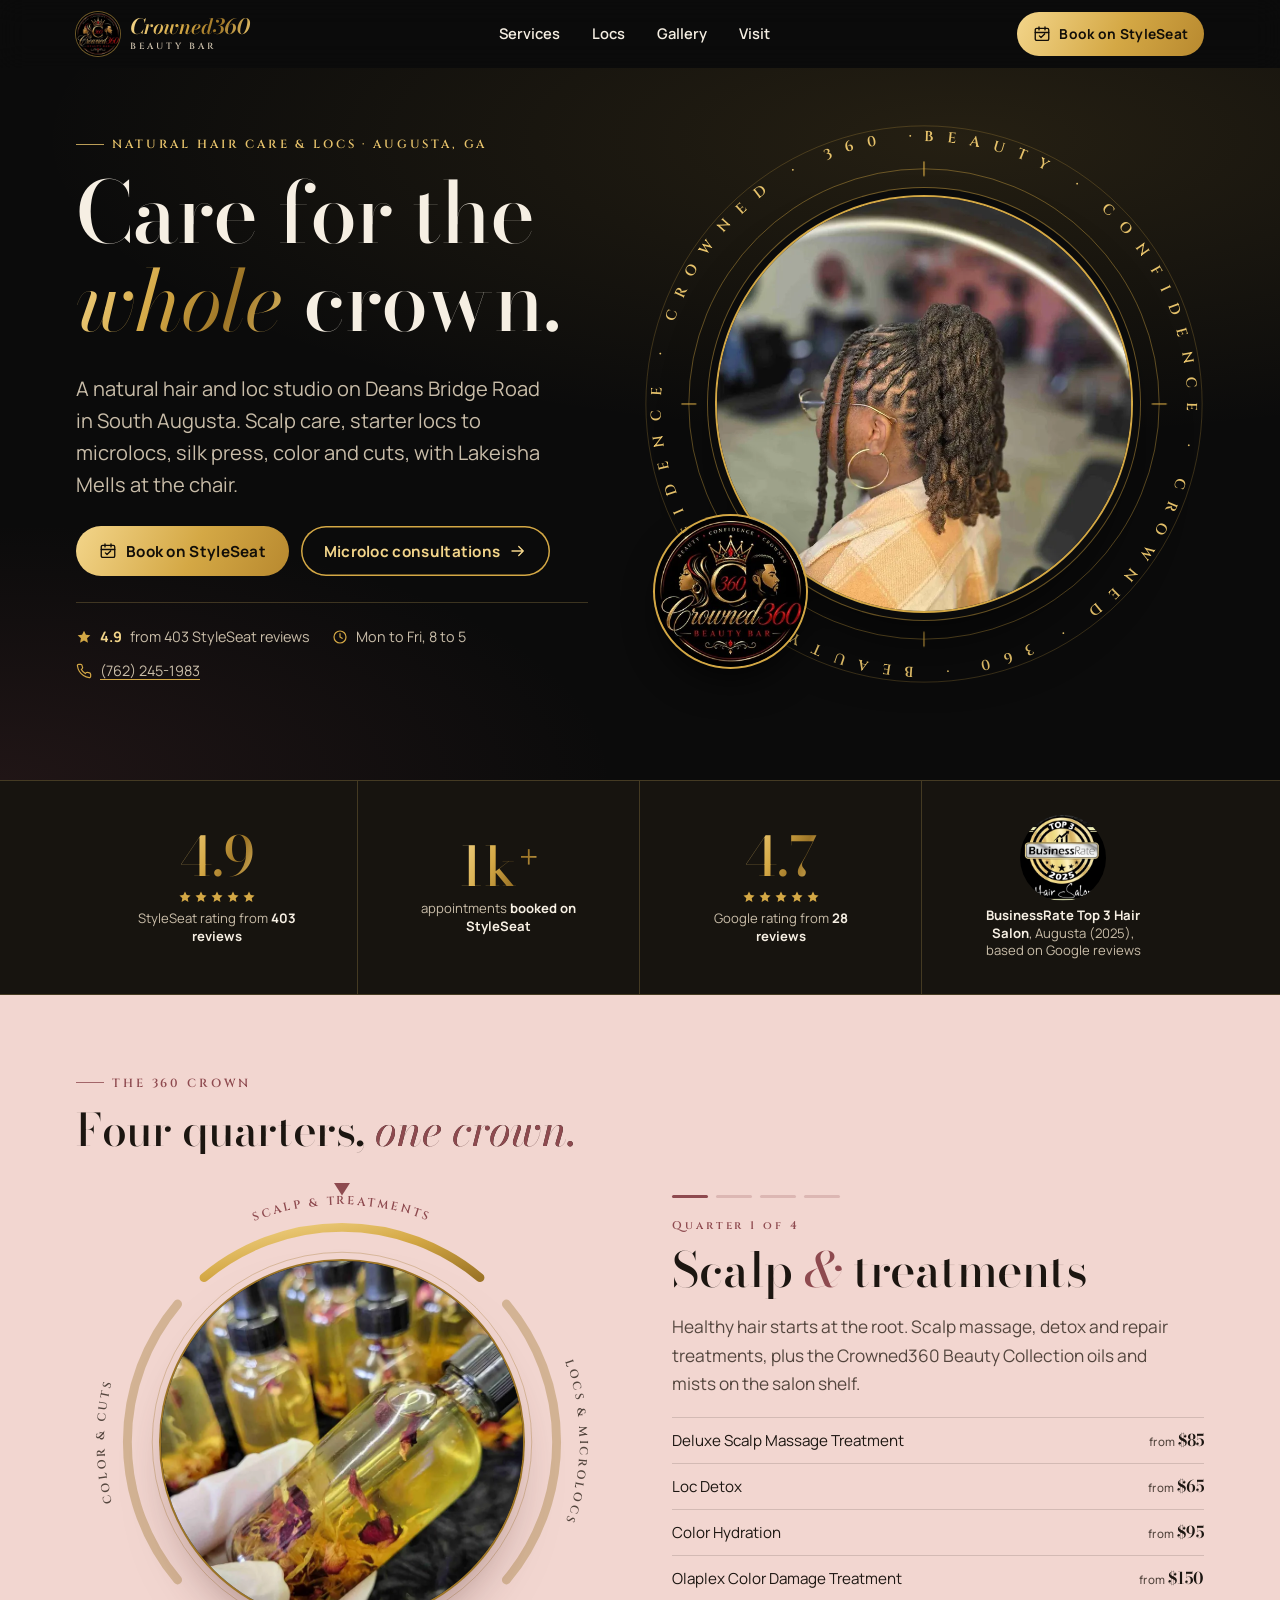
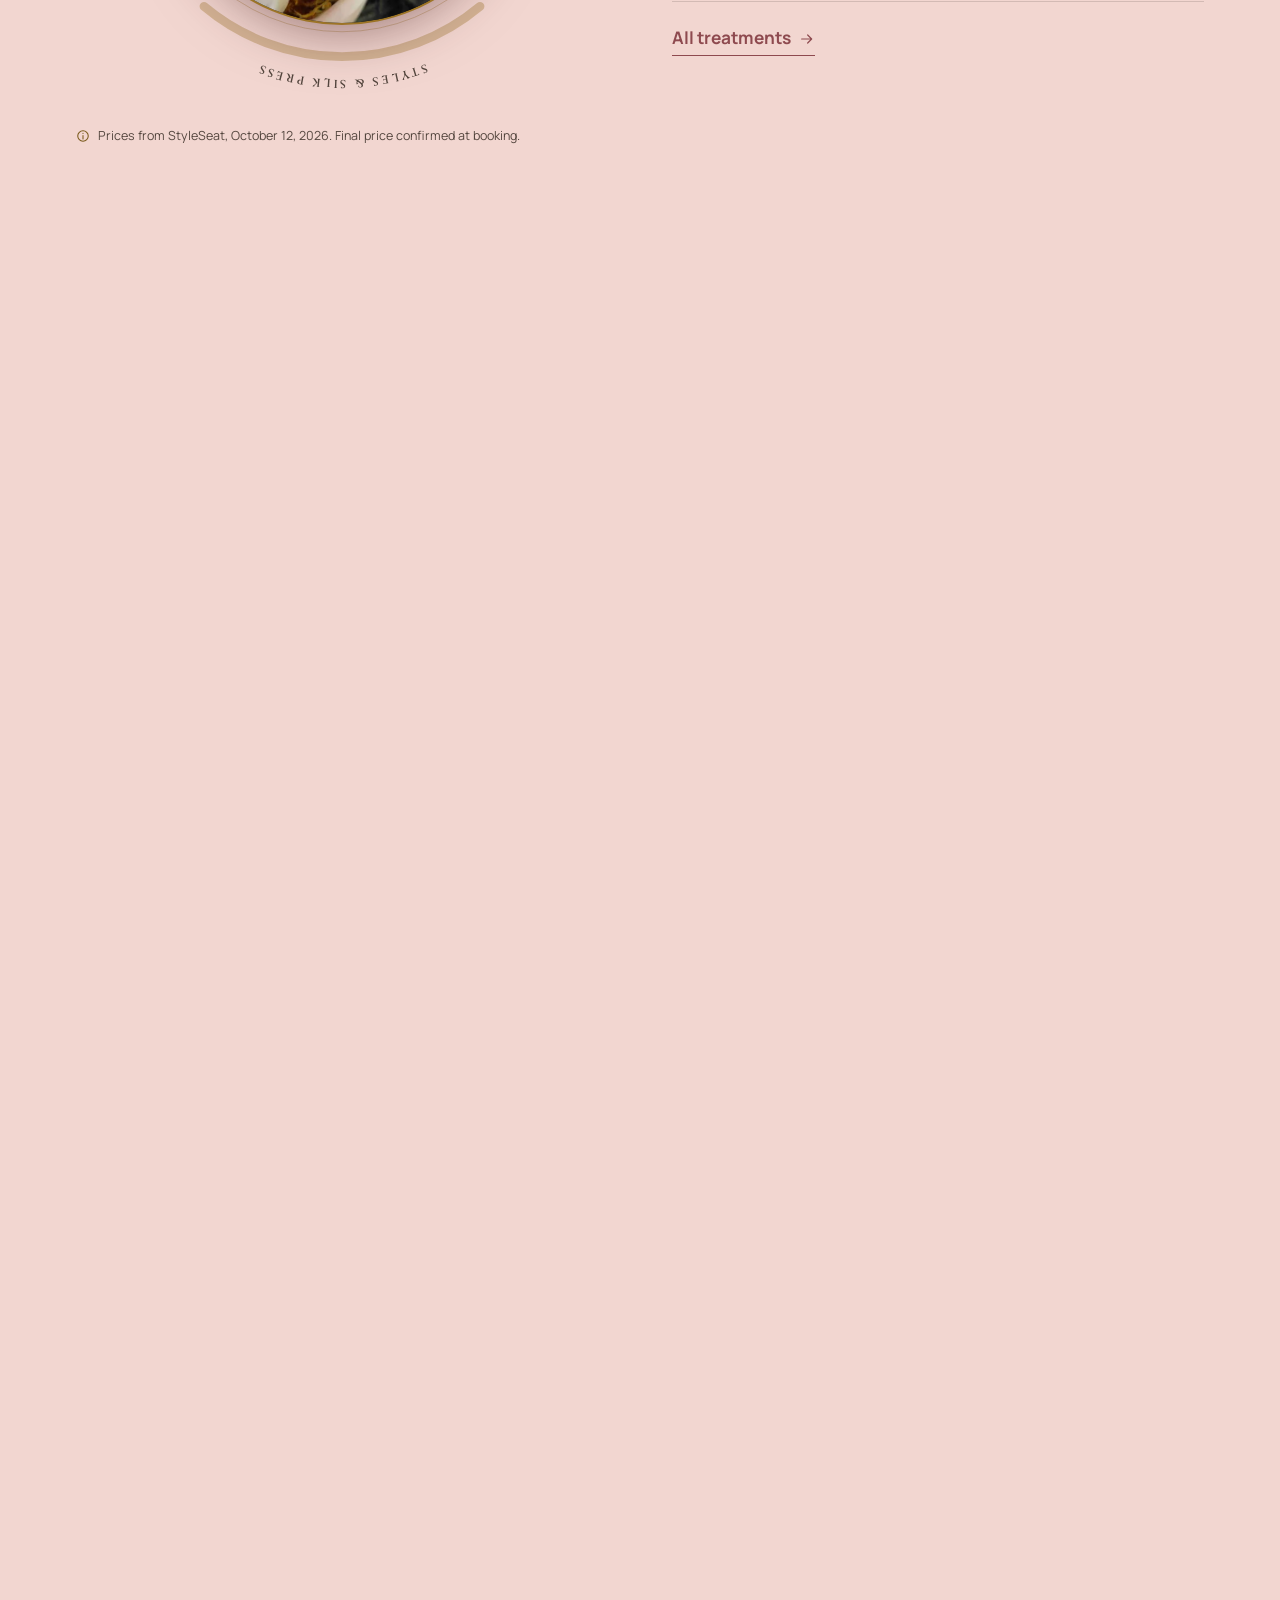
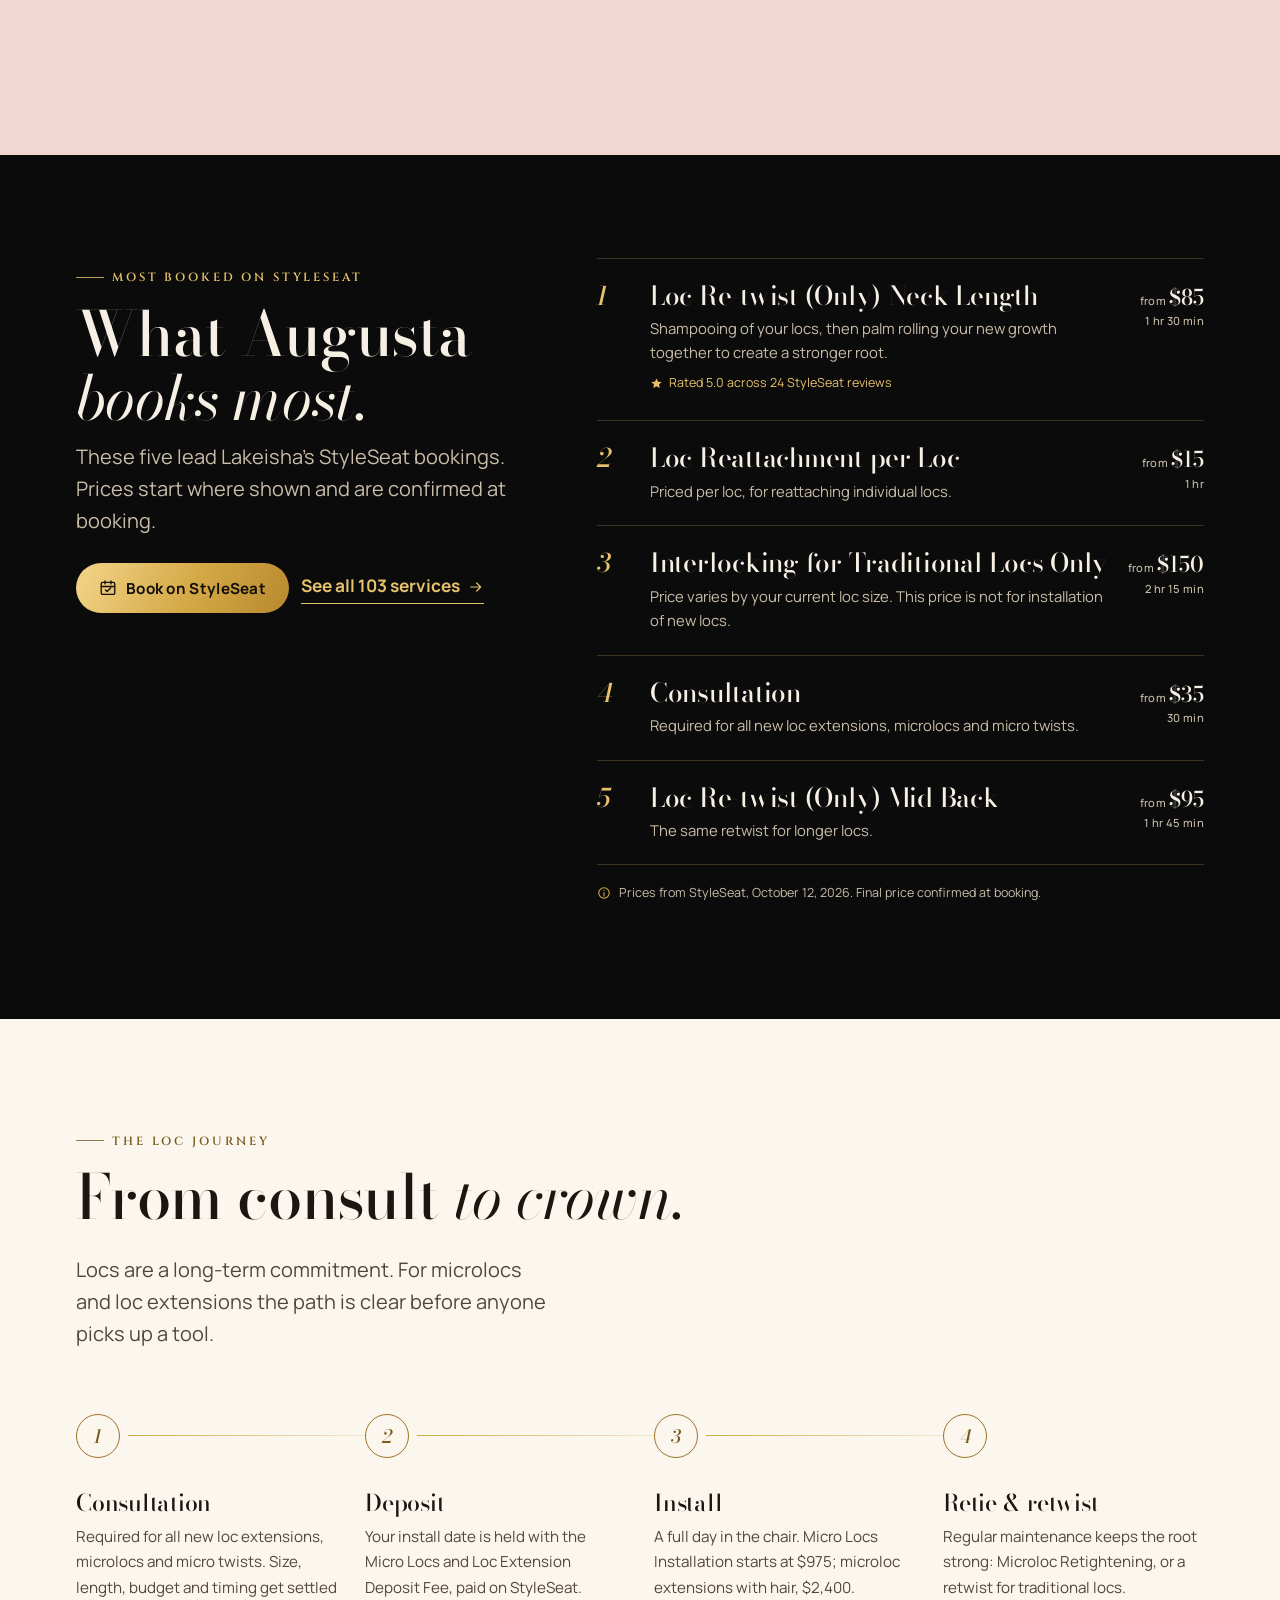
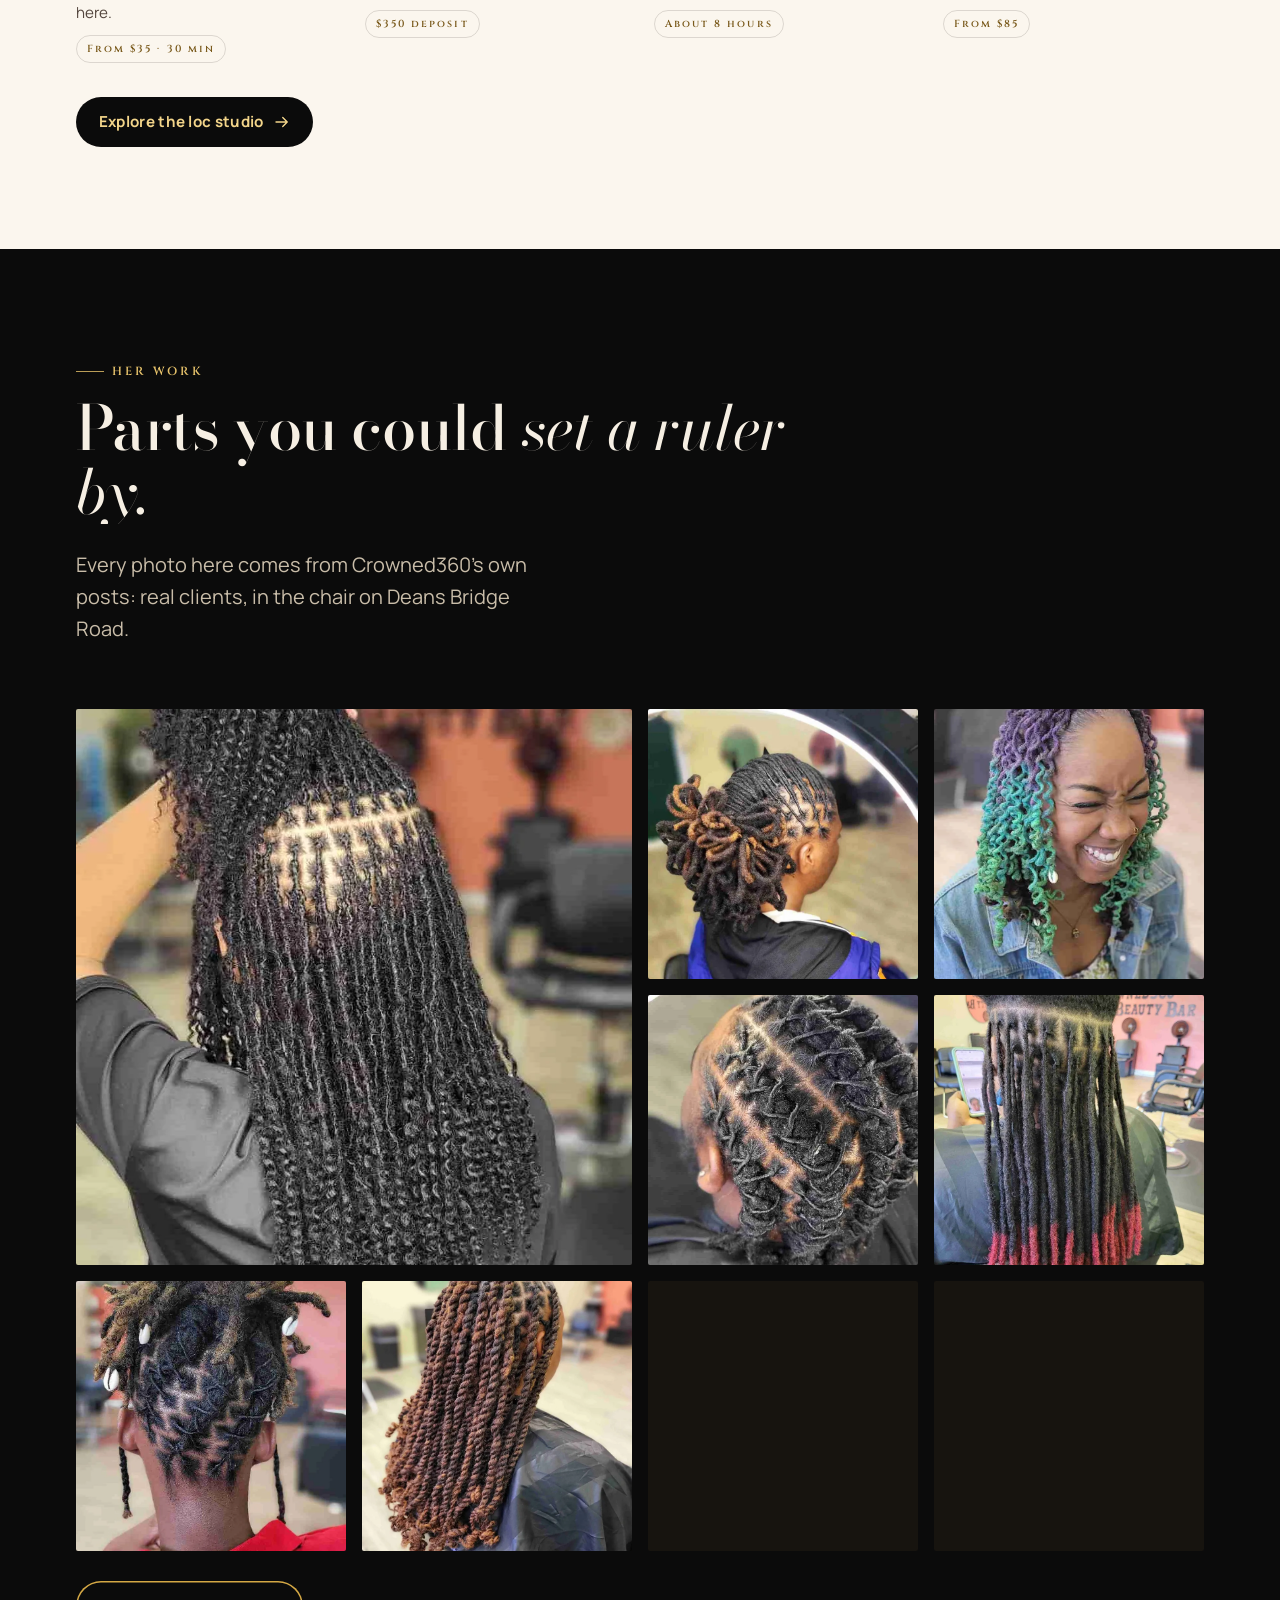
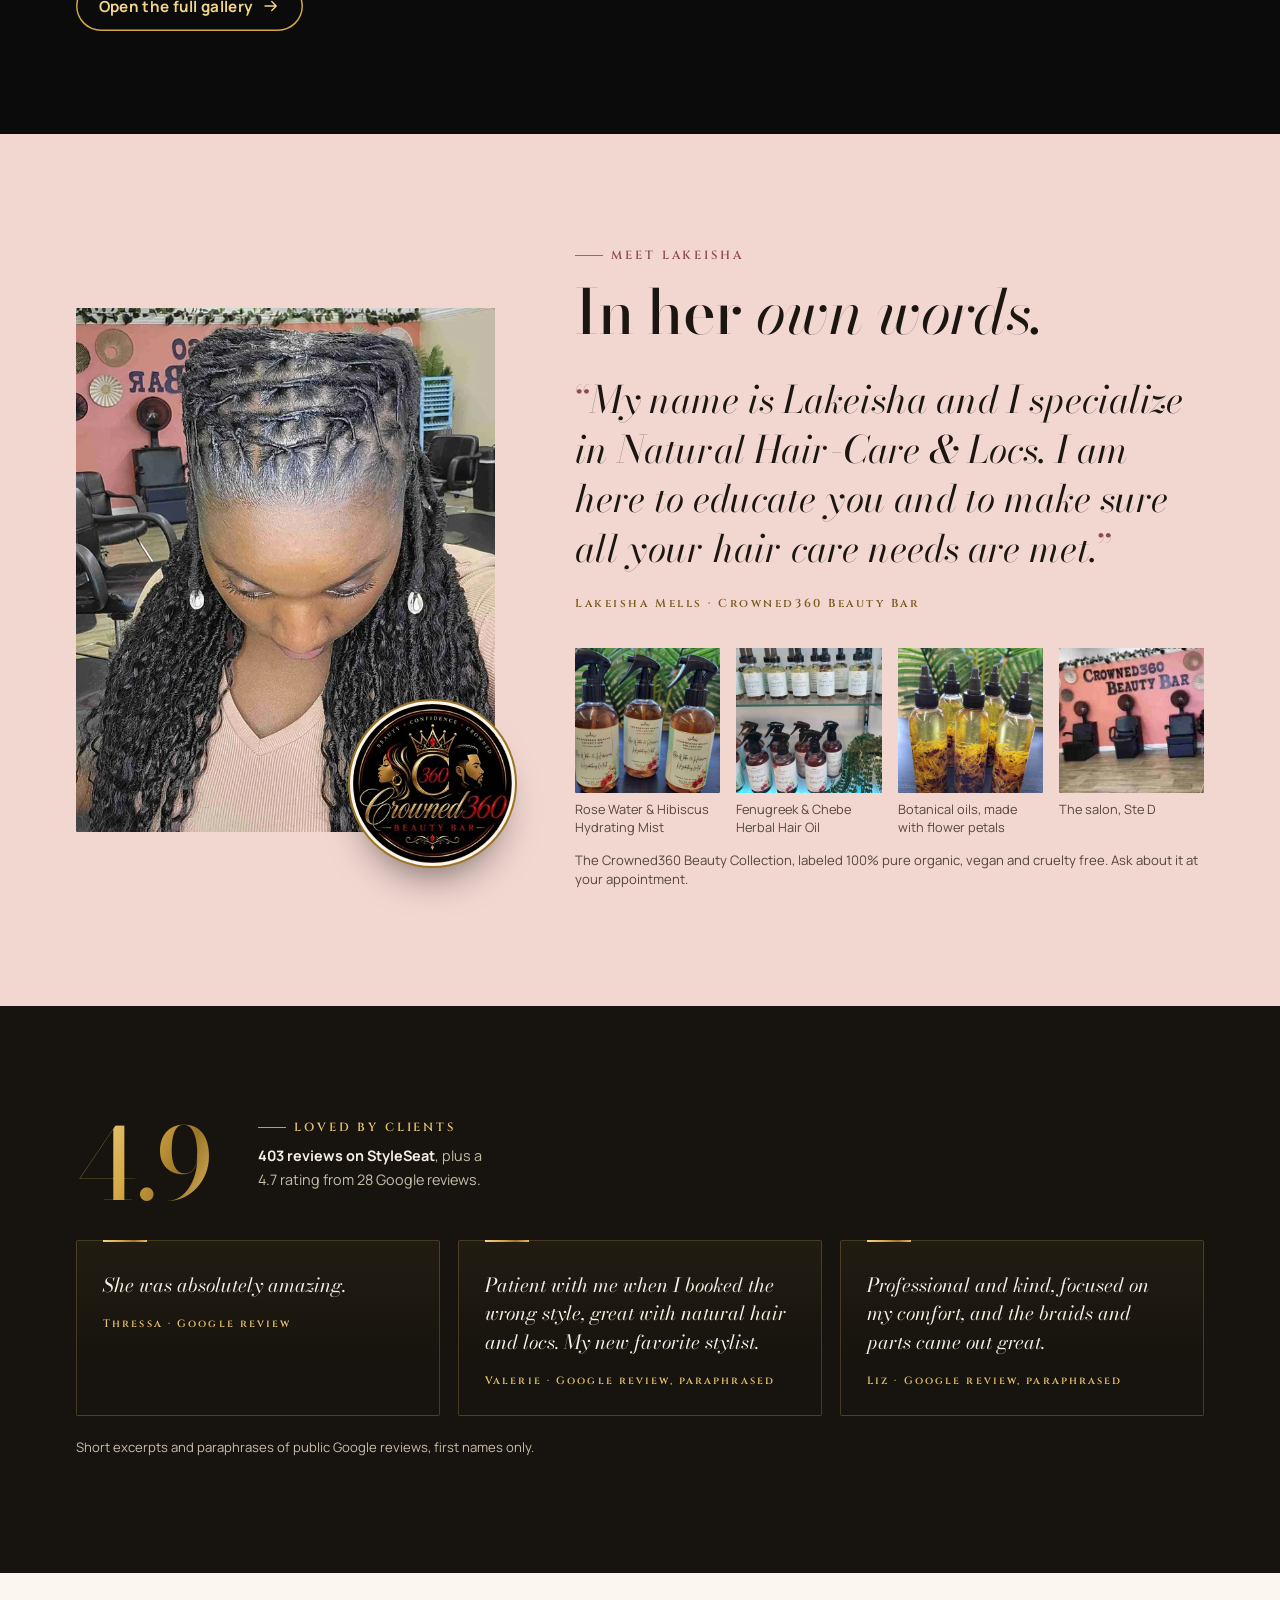
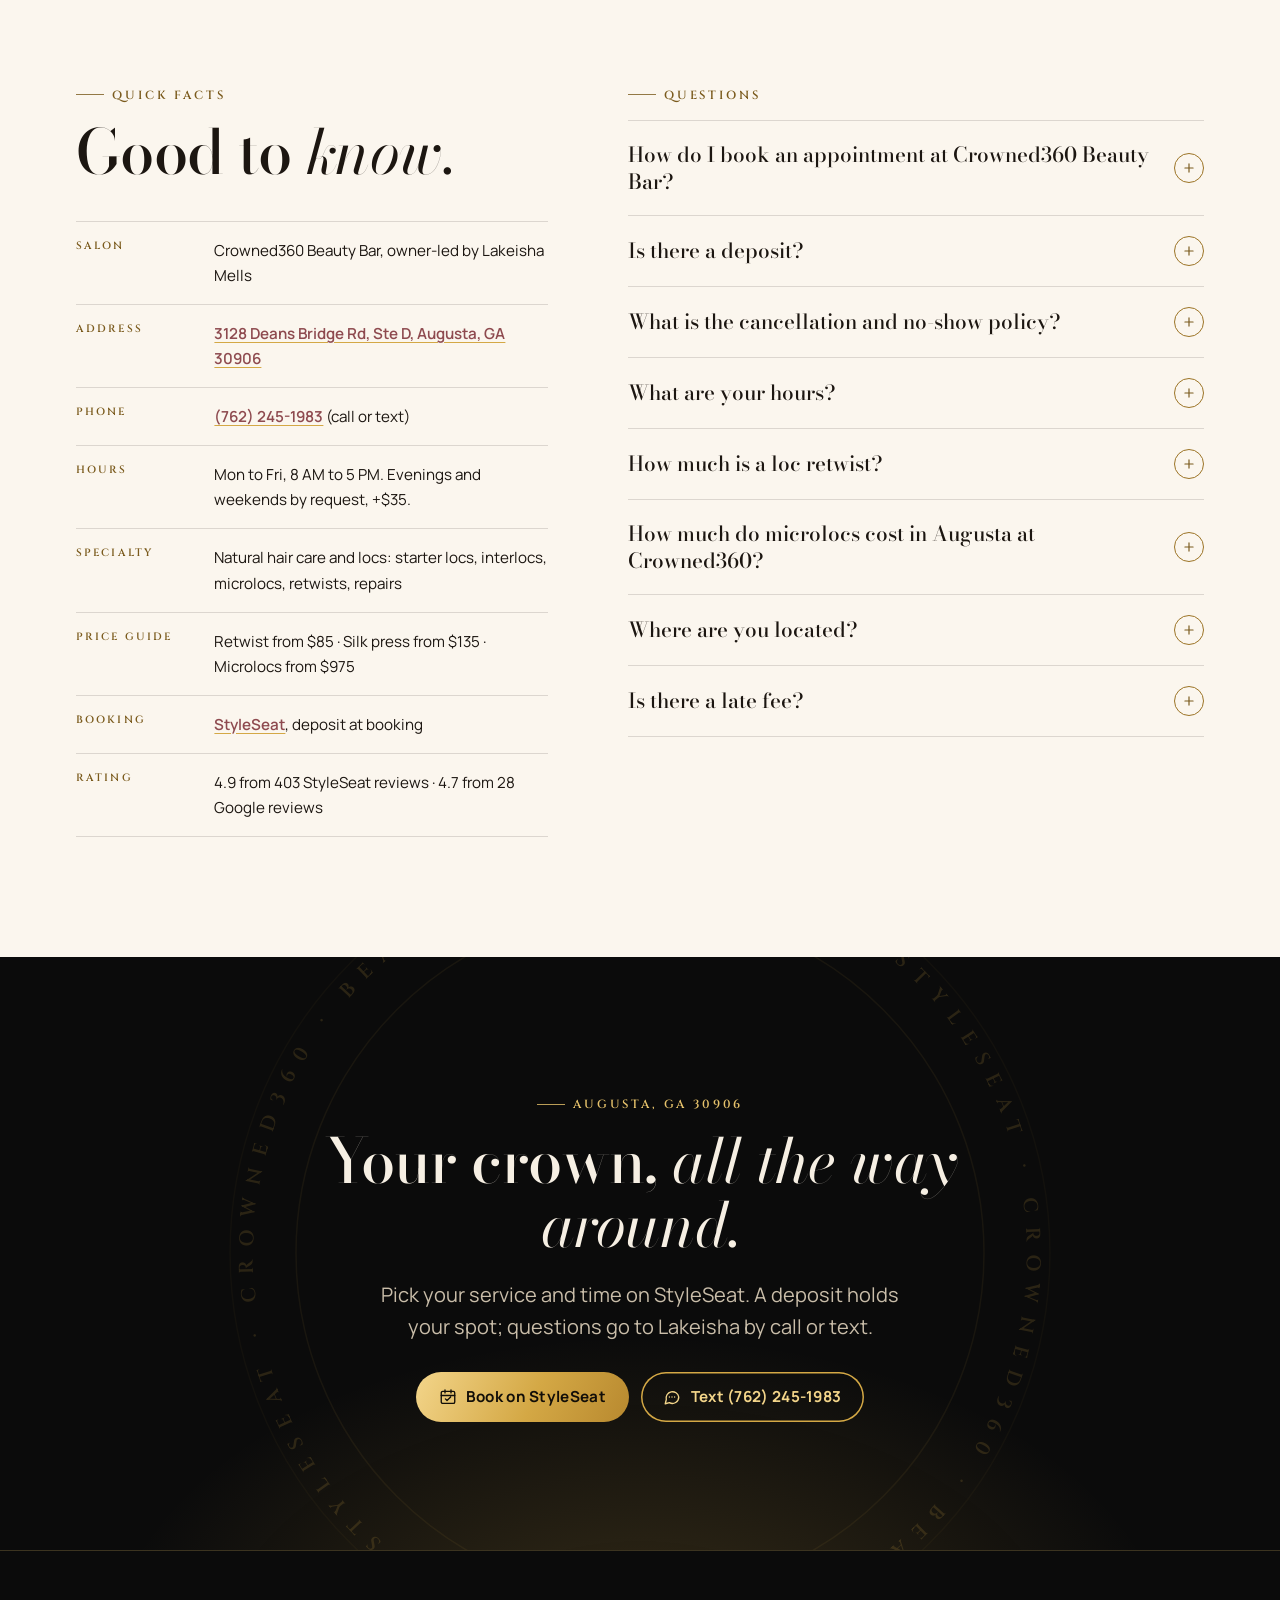
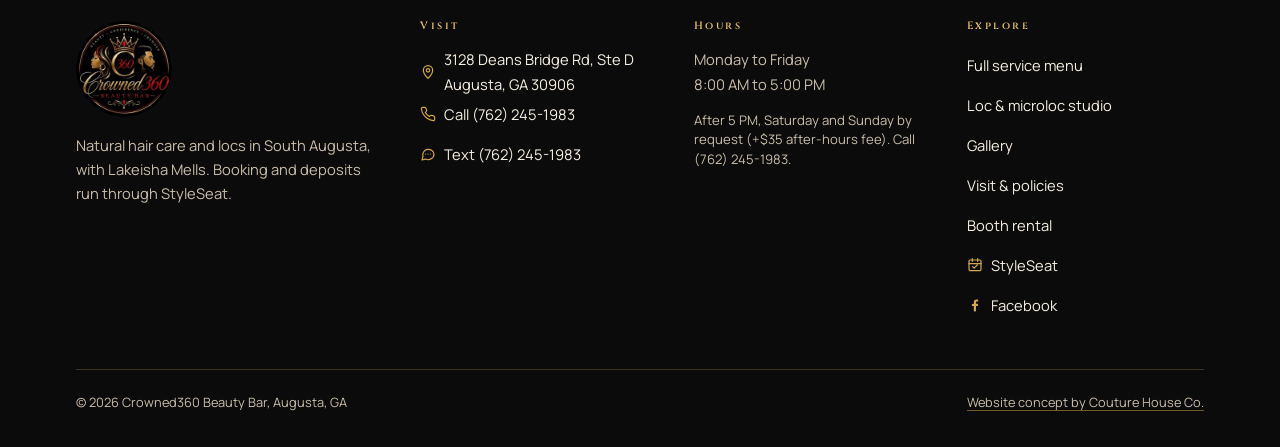
==== index.html @ 65665a38 "Initial commit: Crowned360 Beauty Bar static spec site. Static HTML/CSS/JS site for Netlify deploy w" ====
<!doctype html>
<html lang="en">
<head>
<meta charset="utf-8">
<meta name="viewport" content="width=device-width, initial-scale=1, viewport-fit=cover">
<title>Crowned360 Beauty Bar | Locs &amp; Natural Hair, Augusta, GA</title>
<meta name="description" content="Natural hair care and loc studio in South Augusta, GA. Microlocs, retwists, silk press, color and scalp care. 4.9 from 403 StyleSeat reviews.">
<link rel="canonical" href="https://crowned360-beauty-bar.netlify.app/">
<meta name="theme-color" content="#0B0B0B">
<meta name="color-scheme" content="dark light">
<meta property="og:type" content="website">
<meta property="og:site_name" content="Crowned360 Beauty Bar">
<meta property="og:title" content="Crowned360 Beauty Bar | Locs &amp; Natural Hair, Augusta, GA">
<meta property="og:description" content="Natural hair care and loc studio in South Augusta, GA. Microlocs, retwists, silk press, color and scalp care. 4.9 from 403 StyleSeat reviews.">
<meta property="og:url" content="https://crowned360-beauty-bar.netlify.app/">
<meta property="og:image" content="https://crowned360-beauty-bar.netlify.app/assets/img/share.jpg">
<meta property="og:image:width" content="1200">
<meta property="og:image:height" content="630">
<meta property="og:image:alt" content="Crowned360 Beauty Bar, natural hair care and locs in Augusta, GA">
<meta property="og:locale" content="en_US">
<meta name="twitter:card" content="summary_large_image">
<meta name="twitter:title" content="Crowned360 Beauty Bar | Locs &amp; Natural Hair, Augusta, GA">
<meta name="twitter:description" content="Natural hair care and loc studio in South Augusta, GA. Microlocs, retwists, silk press, color and scalp care. 4.9 from 403 StyleSeat reviews.">
<meta name="twitter:image" content="https://crowned360-beauty-bar.netlify.app/assets/img/share.jpg">
<link rel="icon" href="assets/img/favicon.svg" type="image/svg+xml">
<link rel="icon" href="assets/img/favicon-32.png" sizes="32x32" type="image/png">
<link rel="apple-touch-icon" href="assets/img/apple-touch-icon.png">
<link rel="manifest" href="site.webmanifest">
<link rel="preload" href="assets/fonts/bodoni-moda-latin-opsz-normal.woff2" as="font" type="font/woff2" crossorigin>
<link rel="preload" href="assets/fonts/manrope-latin-wght-normal.woff2" as="font" type="font/woff2" crossorigin>
<link rel="stylesheet" href="assets/css/fonts.css?v=20261012a">
<link rel="stylesheet" href="assets/css/site.css?v=20261012a">
<script>document.documentElement.classList.add('js')</script>
<script src="assets/js/site.js?v=20261012a" defer></script>
<script type="application/ld+json">{"@context":"https://schema.org","@graph":[{"@type":"HairSalon","@id":"https://crowned360-beauty-bar.netlify.app/#salon","name":"Crowned360 Beauty Bar","url":"https://crowned360-beauty-bar.netlify.app/","logo":"https://crowned360-beauty-bar.netlify.app/assets/img/crowned360-logo.png","image":["https://crowned360-beauty-bar.netlify.app/assets/img/share.jpg","https://crowned360-beauty-bar.netlify.app/assets/img/loc-twist-ponytail-ring-light.webp"],"description":"Natural hair care and loc studio in South Augusta, GA: locs and microlocs, retwists, silk press, color, cuts and scalp treatments. Book on StyleSeat.","telephone":"+1-762-245-1983","address":{"@type":"PostalAddress","streetAddress":"3128 Deans Bridge Rd, Ste D","addressLocality":"Augusta","addressRegion":"GA","postalCode":"30906","addressCountry":"US"},"openingHoursSpecification":[{"@type":"OpeningHoursSpecification","dayOfWeek":["Monday","Tuesday","Wednesday","Thursday","Friday"],"opens":"08:00","closes":"17:00"}],"priceRange":"$8 to $2,400","currenciesAccepted":"USD","areaServed":[{"@type":"City","name":"Augusta, GA"},{"@type":"Place","name":"South Augusta"},{"@type":"AdministrativeArea","name":"Augusta-Richmond County, GA"}],"sameAs":["https://www.facebook.com/Crowned360/","https://www.styleseat.com/m/v/crowned360"],"employee":{"@type":"Person","name":"Lakeisha Mells","jobTitle":"Stylist, natural hair care and locs"},"potentialAction":{"@type":"ReserveAction","target":{"@type":"EntryPoint","urlTemplate":"https://www.styleseat.com/m/v/crowned360","actionPlatform":["http://schema.org/DesktopWebPlatform","http://schema.org/MobileWebPlatform"]},"result":{"@type":"Reservation","name":"Salon appointment"}},"aggregateRating":{"@type":"AggregateRating","ratingValue":"4.7","reviewCount":"28","bestRating":"5"},"hasOfferCatalog":{"@type":"OfferCatalog","name":"Crowned360 Beauty Bar services","url":"https://crowned360-beauty-bar.netlify.app/services.html","itemListElement":[{"@type":"OfferCatalog","name":"Loc Installation & Starter Locs","url":"https://crowned360-beauty-bar.netlify.app/services.html#loc-installation"},{"@type":"OfferCatalog","name":"Loc Extensions & Reattachments","url":"https://crowned360-beauty-bar.netlify.app/services.html#loc-extensions"},{"@type":"OfferCatalog","name":"Loc Styling & Maintenance","url":"https://crowned360-beauty-bar.netlify.app/services.html#loc-maintenance"},{"@type":"OfferCatalog","name":"Consultation & Deposits","url":"https://crowned360-beauty-bar.netlify.app/services.html#consultation"},{"@type":"OfferCatalog","name":"Boho & Faux Locs","url":"https://crowned360-beauty-bar.netlify.app/services.html#faux-locs"},{"@type":"OfferCatalog","name":"Crochet Braids","url":"https://crowned360-beauty-bar.netlify.app/services.html#crochet"},{"@type":"OfferCatalog","name":"Natural Hair Care & Styles","url":"https://crowned360-beauty-bar.netlify.app/services.html#natural"},{"@type":"OfferCatalog","name":"Silk Press & Relaxers","url":"https://crowned360-beauty-bar.netlify.app/services.html#silk-press"},{"@type":"OfferCatalog","name":"Color","url":"https://crowned360-beauty-bar.netlify.app/services.html#color"},{"@type":"OfferCatalog","name":"Treatments","url":"https://crowned360-beauty-bar.netlify.app/services.html#treatments"},{"@type":"OfferCatalog","name":"Hair Cuts","url":"https://crowned360-beauty-bar.netlify.app/services.html#cuts"},{"@type":"OfferCatalog","name":"Wigs","url":"https://crowned360-beauty-bar.netlify.app/services.html#wigs"},{"@type":"OfferCatalog","name":"Sew-Ins & Takedowns","url":"https://crowned360-beauty-bar.netlify.app/services.html#sew-in"},{"@type":"OfferCatalog","name":"Quick Weaves & Ponytails","url":"https://crowned360-beauty-bar.netlify.app/services.html#quick-weaves"},{"@type":"OfferCatalog","name":"Brows & Lashes","url":"https://crowned360-beauty-bar.netlify.app/services.html#brows-lashes"}]}},{"@type":"WebSite","@id":"https://crowned360-beauty-bar.netlify.app/#website","name":"Crowned360 Beauty Bar","url":"https://crowned360-beauty-bar.netlify.app/","publisher":{"@id":"https://crowned360-beauty-bar.netlify.app/#salon"}},{"@type":"FAQPage","mainEntity":[{"@type":"Question","name":"How do I book an appointment at Crowned360 Beauty Bar?","acceptedAnswer":{"@type":"Answer","text":"Book online on StyleSeat at styleseat.com/m/v/crowned360. You choose the service and time, and pay a deposit to secure the appointment. Questions? Call or text (762) 245-1983."}},{"@type":"Question","name":"Is there a deposit?","acceptedAnswer":{"@type":"Answer","text":"Yes. A non-refundable deposit is paid when you book. It is kept if you cancel without rescheduling. Microloc and loc extension bookings use a $350 deposit fee."}},{"@type":"Question","name":"What is the cancellation and no-show policy?","acceptedAnswer":{"@type":"Answer","text":"Cancel or reschedule at least 24 hours ahead. With less than 24 hours notice, the deposit is kept and you are charged up to 25% of the service price; for a no-show, up to 50%."}},{"@type":"Question","name":"What are your hours?","acceptedAnswer":{"@type":"Answer","text":"Monday to Friday, 8 AM to 5 PM. Appointments after 5 PM, on Saturday or on Sunday are available by request with a $35 after-hours fee; call (762) 245-1983."}},{"@type":"Question","name":"How much is a loc retwist?","acceptedAnswer":{"@type":"Answer","text":"A Loc Re-twist (Only) starts at $85 for neck length and $95 for mid back on StyleSeat. Retwists with braids, plaits, curls or an updo start at $135 to $165."}},{"@type":"Question","name":"How much do microlocs cost in Augusta at Crowned360?","acceptedAnswer":{"@type":"Answer","text":"Micro Locs Installation starts at $975 and MicroLoc Extensions with hair included start at $2,400. A consultation and a $350 deposit are required first."}},{"@type":"Question","name":"Where are you located?","acceptedAnswer":{"@type":"Answer","text":"3128 Deans Bridge Rd, Ste D, Augusta, GA 30906, on Deans Bridge Road (US-1) in South Augusta, close to I-520 Exit 5."}},{"@type":"Question","name":"Is there a late fee?","acceptedAnswer":{"@type":"Answer","text":"Yes, StyleSeat lists a $25 late fee. A $100 holiday fee applies on New Year’s, July 4th, Thanksgiving, Memorial Day, Christmas Eve and Christmas."}}]}]}</script>
</head>
<body>
<a class="skip" href="#main">Skip to content</a>
<header class="site-header">
  <div class="wrap">
    <a class="brand" href="./" aria-label="Crowned360 Beauty Bar, home">
      <img src="assets/img/crowned360-logo-240.webp" width="240" height="240" alt="" decoding="async">
      <span class="brand-word"><b>Crowned360</b><small>BEAUTY BAR</small></span>
    </a>
    <nav class="nav" aria-label="Main"><ul><li><a href="services.html">Services</a></li><li><a href="locs.html">Locs</a></li><li><a href="gallery.html">Gallery</a></li><li><a href="visit.html">Visit</a></li></ul></nav>
    <a class="btn btn--sm hdr-cta" href="https://www.styleseat.com/m/v/crowned360"><svg viewBox="0 0 24 24" fill="none" stroke="currentColor" stroke-width="1.8" stroke-linecap="round" stroke-linejoin="round" aria-hidden="true"><rect x="3" y="4.5" width="18" height="16" rx="2"/><path d="M16 2.5v4M8 2.5v4M3 10h18M8.5 14.5l2.2 2.2 4.8-4.7"/></svg>Book on StyleSeat</a>
    <button class="menu-btn" type="button" aria-expanded="false" aria-controls="mobile-menu"><svg class="burger" viewBox="0 0 24 24" fill="none" stroke="currentColor" stroke-width="1.8" stroke-linecap="round" aria-hidden="true"><path d="M4 7h16M4 12h16M4 17h10"/></svg><svg class="x" viewBox="0 0 24 24" fill="none" stroke="currentColor" stroke-width="1.8" stroke-linecap="round" aria-hidden="true"><path d="M6 6l12 12M18 6L6 18"/></svg><span class="lbl">Menu</span></button>
  </div>
</header>
<div class="mobile-menu" id="mobile-menu">
  <a class="m-link" href="./">Home<span>Start here</span></a>
  <a class="m-link" href="services.html">Services<span>Full menu</span></a><a class="m-link" href="locs.html">Locs<span>Loc & microloc studio</span></a><a class="m-link" href="gallery.html">Gallery<span>Her work</span></a><a class="m-link" href="visit.html">Visit<span>Hours & location</span></a>
  <a class="btn" href="https://www.styleseat.com/m/v/crowned360"><svg viewBox="0 0 24 24" fill="none" stroke="currentColor" stroke-width="1.8" stroke-linecap="round" stroke-linejoin="round" aria-hidden="true"><rect x="3" y="4.5" width="18" height="16" rx="2"/><path d="M16 2.5v4M8 2.5v4M3 10h18M8.5 14.5l2.2 2.2 4.8-4.7"/></svg>Book on StyleSeat</a>
  <p class="m-meta">3128 Deans Bridge Rd, Ste D, Augusta, GA 30906<br>Mon to Fri, 8 AM to 5 PM<br><a href="tel:+17622451983">(762) 245-1983</a></p>
</div>

<main id="main">
<section class="hero" aria-labelledby="h1">
  <div class="wrap">
    <div class="hero-ring-col">
      <div class="crown-ring">
        <svg class="ring-text" viewBox="0 0 600 600" aria-hidden="true" focusable="false"><defs><path id="rp282" d="M300,18 a282,282 0 1,1 -0.01,0"/></defs><circle cx="300" cy="300" r="252" fill="none" stroke="#D4A845" stroke-opacity=".45" stroke-width="1"/><circle cx="300" cy="300" r="298" fill="none" stroke="#D4A845" stroke-opacity=".25" stroke-width="1"/><g stroke="#D4A845" stroke-width="1.4" opacity=".9"><line x1="300" y1="40" x2="300" y2="56" transform="rotate(0 300 300)"/><line x1="300" y1="40" x2="300" y2="56" transform="rotate(90 300 300)"/><line x1="300" y1="40" x2="300" y2="56" transform="rotate(180 300 300)"/><line x1="300" y1="40" x2="300" y2="56" transform="rotate(270 300 300)"/></g><g class="ring-rot" data-ring="0.09"><text><textPath href="#rp282" textLength="1763" lengthAdjust="spacing">BEAUTY · CONFIDENCE · CROWNED · 360 · BEAUTY · CONFIDENCE · CROWNED · 360 · </textPath></text></g></svg>
        <div class="photo"><img src="assets/img/loc-twist-ponytail-ring-light.webp" srcset="assets/img/loc-twist-ponytail-ring-light-800.webp 800w, assets/img/loc-twist-ponytail-ring-light.webp 1080w" sizes="(min-width: 1000px) 34vw, 70vw" width="1080" height="1080" alt="Client in profile with a twisted loc ponytail and honey-toned ends, framed by the salon ring light" fetchpriority="high" decoding="async"></div>
        <div class="medal"><img src="assets/img/crowned360-logo-240.webp" width="240" height="240" alt="Crowned360 Beauty Bar logo" decoding="async"></div>
      </div>
    </div>
    <div class="hero-copy">
      <p class="eyebrow reveal">Natural hair care &amp; locs &middot; Augusta, GA</p>
      <h1 id="h1" class="reveal d1"><span class="line">Care for the</span> <span class="line"><em class="foil-text">whole</em> crown.</span></h1>
      <p class="lede reveal d2">A natural hair and loc studio on Deans Bridge Road in South Augusta. Scalp care, starter locs to microlocs, silk press, color and cuts, with Lakeisha Mells at the chair.</p>
      <div class="btn-row reveal d3">
        <a class="btn" href="https://www.styleseat.com/m/v/crowned360"><svg viewBox="0 0 24 24" fill="none" stroke="currentColor" stroke-width="1.8" stroke-linecap="round" stroke-linejoin="round" aria-hidden="true"><rect x="3" y="4.5" width="18" height="16" rx="2"/><path d="M16 2.5v4M8 2.5v4M3 10h18M8.5 14.5l2.2 2.2 4.8-4.7"/></svg>Book on StyleSeat</a>
        <a class="btn btn--ghost" href="locs.html">Microloc consultations<svg viewBox="0 0 24 24" fill="none" stroke="currentColor" stroke-width="1.8" stroke-linecap="round" stroke-linejoin="round" aria-hidden="true"><path d="M4 12h15M13 6l6 6-6 6"/></svg></a>
      </div>
      <div class="hero-proof reveal d3">
        <span><svg viewBox="0 0 24 24" fill="currentColor" aria-hidden="true"><path d="M12 2.6l2.9 6 6.6.8-4.9 4.6 1.3 6.5L12 17.3l-5.9 3.2 1.3-6.5-4.9-4.6 6.6-.8z"/></svg><b>4.9</b> from 403 StyleSeat reviews</span>
        <span><svg viewBox="0 0 24 24" fill="none" stroke="currentColor" stroke-width="1.8" stroke-linecap="round" stroke-linejoin="round" aria-hidden="true"><circle cx="12" cy="12" r="9"/><path d="M12 7v5l3.2 2"/></svg>Mon to Fri, 8 to 5</span>
        <span><svg viewBox="0 0 24 24" fill="none" stroke="currentColor" stroke-width="1.8" stroke-linecap="round" stroke-linejoin="round" aria-hidden="true"><path d="M22 16.9v3a2 2 0 0 1-2.2 2 19.8 19.8 0 0 1-8.6-3.1 19.5 19.5 0 0 1-6-6A19.8 19.8 0 0 1 2.1 4.2 2 2 0 0 1 4.1 2h3a2 2 0 0 1 2 1.7c.1.9.4 1.8.7 2.7a2 2 0 0 1-.5 2.1L8 9.8a16 16 0 0 0 6 6l1.3-1.3a2 2 0 0 1 2.1-.4c.9.3 1.8.6 2.7.7a2 2 0 0 1 1.7 2z"/></svg><a href="tel:+17622451983">(762) 245-1983</a></span>
      </div>
    </div>
  </div>
</section>

<section class="proof" aria-label="Ratings and recognition">
  <div class="wrap">
    <div class="proof-item"><span class="proof-num" data-count="4.9" data-dec="1">4.9</span><span class="stars" aria-hidden="true"><svg viewBox="0 0 24 24" fill="currentColor" aria-hidden="true"><path d="M12 2.6l2.9 6 6.6.8-4.9 4.6 1.3 6.5L12 17.3l-5.9 3.2 1.3-6.5-4.9-4.6 6.6-.8z"/></svg><svg viewBox="0 0 24 24" fill="currentColor" aria-hidden="true"><path d="M12 2.6l2.9 6 6.6.8-4.9 4.6 1.3 6.5L12 17.3l-5.9 3.2 1.3-6.5-4.9-4.6 6.6-.8z"/></svg><svg viewBox="0 0 24 24" fill="currentColor" aria-hidden="true"><path d="M12 2.6l2.9 6 6.6.8-4.9 4.6 1.3 6.5L12 17.3l-5.9 3.2 1.3-6.5-4.9-4.6 6.6-.8z"/></svg><svg viewBox="0 0 24 24" fill="currentColor" aria-hidden="true"><path d="M12 2.6l2.9 6 6.6.8-4.9 4.6 1.3 6.5L12 17.3l-5.9 3.2 1.3-6.5-4.9-4.6 6.6-.8z"/></svg><svg viewBox="0 0 24 24" fill="currentColor" aria-hidden="true"><path d="M12 2.6l2.9 6 6.6.8-4.9 4.6 1.3 6.5L12 17.3l-5.9 3.2 1.3-6.5-4.9-4.6 6.6-.8z"/></svg></span><span class="proof-lbl">StyleSeat rating from <b><span data-count="403">403</span> reviews</b></span></div>
    <div class="proof-item"><span class="proof-num">1k<span class="plus">+</span></span><span class="proof-lbl">appointments <b>booked on StyleSeat</b></span></div>
    <div class="proof-item"><span class="proof-num" data-count="4.7" data-dec="1">4.7</span><span class="stars" aria-hidden="true"><svg viewBox="0 0 24 24" fill="currentColor" aria-hidden="true"><path d="M12 2.6l2.9 6 6.6.8-4.9 4.6 1.3 6.5L12 17.3l-5.9 3.2 1.3-6.5-4.9-4.6 6.6-.8z"/></svg><svg viewBox="0 0 24 24" fill="currentColor" aria-hidden="true"><path d="M12 2.6l2.9 6 6.6.8-4.9 4.6 1.3 6.5L12 17.3l-5.9 3.2 1.3-6.5-4.9-4.6 6.6-.8z"/></svg><svg viewBox="0 0 24 24" fill="currentColor" aria-hidden="true"><path d="M12 2.6l2.9 6 6.6.8-4.9 4.6 1.3 6.5L12 17.3l-5.9 3.2 1.3-6.5-4.9-4.6 6.6-.8z"/></svg><svg viewBox="0 0 24 24" fill="currentColor" aria-hidden="true"><path d="M12 2.6l2.9 6 6.6.8-4.9 4.6 1.3 6.5L12 17.3l-5.9 3.2 1.3-6.5-4.9-4.6 6.6-.8z"/></svg><svg viewBox="0 0 24 24" fill="currentColor" aria-hidden="true"><path d="M12 2.6l2.9 6 6.6.8-4.9 4.6 1.3 6.5L12 17.3l-5.9 3.2 1.3-6.5-4.9-4.6 6.6-.8z"/></svg></span><span class="proof-lbl">Google rating from <b>28 reviews</b></span></div>
    <div class="proof-item"><img class="badge" src="assets/img/businessrate-top-3-2025-badge.webp" width="480" height="490" alt="BusinessRate Top 3 2025 Hair Salon seal" loading="lazy" decoding="async"><span class="proof-lbl"><b>BusinessRate Top 3 Hair Salon</b>, Augusta (2025), based on Google reviews</span></div>
  </div>
</section>

<section class="section pillars" id="the-360" aria-labelledby="p-h">
  <div class="pin">
    <div class="wrap">
      <div class="sec-head">
        <p class="eyebrow rose">The 360 crown</p>
        <h2 id="p-h" class="sheen">Four quarters, <em>one crown.</em></h2>
      </div>
      <div class="pillar-body">
        <div class="pillar-stage"><svg class="stage-ring" viewBox="0 0 600 600" aria-hidden="true"><defs><linearGradient id="foilStroke" x1="0" y1="0" x2="1" y2="1"><stop offset="0" stop-color="#F3D58A"/><stop offset=".5" stop-color="#D4A845"/><stop offset="1" stop-color="#9C7426"/></linearGradient><path id="lbl" d="M110.5,110.5 A268,268 0 0 1 489.5,110.5"/></defs><path class="pointer" d="M300,22 l-9,-14 h18 z"/><circle cx="300" cy="300" r="214" fill="none" stroke="rgba(156,116,38,.35)" stroke-width="1"/><g class="rotor"><g transform="rotate(0 300 300)"><path class="arc on" d="M144.4,114.6 A242,242 0 0 1 455.6,114.6"/><text class="arc-label on"><textPath href="#lbl" startOffset="50%" text-anchor="middle">SCALP &amp; TREATMENTS</textPath></text></g><g transform="rotate(90 300 300)"><path class="arc" d="M144.4,114.6 A242,242 0 0 1 455.6,114.6"/><text class="arc-label"><textPath href="#lbl" startOffset="50%" text-anchor="middle">LOCS &amp; MICROLOCS</textPath></text></g><g transform="rotate(180 300 300)"><path class="arc" d="M144.4,114.6 A242,242 0 0 1 455.6,114.6"/><text class="arc-label"><textPath href="#lbl" startOffset="50%" text-anchor="middle">STYLES &amp; SILK PRESS</textPath></text></g><g transform="rotate(270 300 300)"><path class="arc" d="M144.4,114.6 A242,242 0 0 1 455.6,114.6"/><text class="arc-label"><textPath href="#lbl" startOffset="50%" text-anchor="middle">COLOR &amp; CUTS</textPath></text></g></g></svg><div class="discs"><img src="assets/img/herbal-hair-oil-rose-petals.webp" srcset="assets/img/herbal-hair-oil-rose-petals-800.webp 800w, assets/img/herbal-hair-oil-rose-petals.webp 1080w" sizes="(min-width: 1024px) 34vw, 1px" width="1080" height="1080" alt="A gloved hand holding a bottle of herbal hair oil with rose petals and marigold, Crowned360 Beauty Collection" loading="lazy" decoding="async" class="on"><img src="assets/img/microlocs-installation-honey.webp" srcset="assets/img/microlocs-installation-honey-800.webp 800w, assets/img/microlocs-installation-honey.webp 1080w" sizes="(min-width: 1024px) 34vw, 1px" width="1080" height="1080" alt="Honey blonde microlocs held up to show a clean, even parting grid" loading="lazy" decoding="async"><img src="assets/img/silk-press-highlights.webp" width="470" height="1080" alt="Long, straight silk press with caramel highlights, viewed from behind" loading="lazy" decoding="async"><img src="assets/img/red-curly-updo-color.webp" srcset="assets/img/red-curly-updo-color-800.webp 800w, assets/img/red-curly-updo-color.webp 1080w" sizes="(min-width: 1024px) 34vw, 1px" width="1080" height="1080" alt="Client smiling down with a bright red curly updo, in the blush-pink salon" loading="lazy" decoding="async"></div></div>
        <div>
          <div class="pillar-progress" aria-hidden="true"><i class="on"></i><i></i><i></i><i></i></div>
          <div class="pillar-list"><article class="pillar active" id="pillar-scalp">
      <div class="pillar-fig"><div class="disc"><img src="assets/img/herbal-hair-oil-rose-petals.webp" srcset="assets/img/herbal-hair-oil-rose-petals-800.webp 800w, assets/img/herbal-hair-oil-rose-petals.webp 1080w" sizes="(min-width: 760px) 34vw, 72vw" width="1080" height="1080" alt="A gloved hand holding a bottle of herbal hair oil with rose petals and marigold, Crowned360 Beauty Collection" loading="lazy" decoding="async"></div><div class="quad"><svg viewBox="248 248 104 104" aria-hidden="true"><path d="M275.4,268.5 A40,40 0 0 1 324.6,268.5" transform="rotate(0 300 300)" fill="none" stroke="#D4A845" stroke-width="9" stroke-linecap="round"/><path d="M275.4,268.5 A40,40 0 0 1 324.6,268.5" transform="rotate(90 300 300)" fill="none" stroke="rgba(212,168,69,.42)" stroke-width="6" stroke-linecap="round"/><path d="M275.4,268.5 A40,40 0 0 1 324.6,268.5" transform="rotate(180 300 300)" fill="none" stroke="rgba(212,168,69,.42)" stroke-width="6" stroke-linecap="round"/><path d="M275.4,268.5 A40,40 0 0 1 324.6,268.5" transform="rotate(270 300 300)" fill="none" stroke="rgba(212,168,69,.42)" stroke-width="6" stroke-linecap="round"/><text x="300" y="311" text-anchor="middle" font-family="Bodoni Moda, Georgia, serif" font-style="italic" font-size="30" fill="#F3D58A">1</text></svg></div></div>
      <div>
        <span class="pillar-num">Quarter 1 of 4</span>
        <h3>Scalp <em>&amp;</em> treatments</h3>
        <p>Healthy hair starts at the root. Scalp massage, detox and repair treatments, plus the Crowned360 Beauty Collection oils and mists on the salon shelf.</p>
        <ul class="price-list"><li><span>Deluxe Scalp Massage Treatment</span><b><small>from</small>$85</b></li><li><span>Loc Detox</span><b><small>from</small>$65</b></li><li><span>Color Hydration</span><b><small>from</small>$95</b></li><li><span>Olaplex Color Damage Treatment</span><b><small>from</small>$150</b></li></ul>
        <a class="textlink" href="services.html#treatments">All treatments<svg viewBox="0 0 24 24" fill="none" stroke="currentColor" stroke-width="1.8" stroke-linecap="round" stroke-linejoin="round" aria-hidden="true"><path d="M4 12h15M13 6l6 6-6 6"/></svg></a>
      </div>
    </article><article class="pillar" id="pillar-locs">
      <div class="pillar-fig"><div class="disc"><img src="assets/img/microlocs-installation-honey.webp" srcset="assets/img/microlocs-installation-honey-800.webp 800w, assets/img/microlocs-installation-honey.webp 1080w" sizes="(min-width: 760px) 34vw, 72vw" width="1080" height="1080" alt="Honey blonde microlocs held up to show a clean, even parting grid" loading="lazy" decoding="async"></div><div class="quad"><svg viewBox="248 248 104 104" aria-hidden="true"><path d="M275.4,268.5 A40,40 0 0 1 324.6,268.5" transform="rotate(0 300 300)" fill="none" stroke="rgba(212,168,69,.42)" stroke-width="6" stroke-linecap="round"/><path d="M275.4,268.5 A40,40 0 0 1 324.6,268.5" transform="rotate(90 300 300)" fill="none" stroke="#D4A845" stroke-width="9" stroke-linecap="round"/><path d="M275.4,268.5 A40,40 0 0 1 324.6,268.5" transform="rotate(180 300 300)" fill="none" stroke="rgba(212,168,69,.42)" stroke-width="6" stroke-linecap="round"/><path d="M275.4,268.5 A40,40 0 0 1 324.6,268.5" transform="rotate(270 300 300)" fill="none" stroke="rgba(212,168,69,.42)" stroke-width="6" stroke-linecap="round"/><text x="300" y="311" text-anchor="middle" font-family="Bodoni Moda, Georgia, serif" font-style="italic" font-size="30" fill="#F3D58A">2</text></svg></div></div>
      <div>
        <span class="pillar-num">Quarter 2 of 4</span>
        <h3>Locs <em>&amp;</em> microlocs</h3>
        <p>Lakeisha’s specialty. Starter locs, interlocs, microloc installs and extensions, then the retwists and retightening that keep them strong.</p>
        <ul class="price-list"><li><span>Loc Re-twist (Only) Neck Length</span><b><small>from</small>$85</b></li><li><span>Starter Interlocs (80 to 150 Locs)</span><b><small>from</small>$775</b></li><li><span>Micro Locs Installation</span><b><small>from</small>$975</b></li><li><span>Microloc Retightening</span><b><small>from</small>$225</b></li></ul>
        <a class="textlink" href="locs.html">Visit the loc studio<svg viewBox="0 0 24 24" fill="none" stroke="currentColor" stroke-width="1.8" stroke-linecap="round" stroke-linejoin="round" aria-hidden="true"><path d="M4 12h15M13 6l6 6-6 6"/></svg></a>
      </div>
    </article><article class="pillar" id="pillar-styles">
      <div class="pillar-fig"><div class="disc"><img src="assets/img/silk-press-highlights.webp" width="470" height="1080" alt="Long, straight silk press with caramel highlights, viewed from behind" loading="lazy" decoding="async"></div><div class="quad"><svg viewBox="248 248 104 104" aria-hidden="true"><path d="M275.4,268.5 A40,40 0 0 1 324.6,268.5" transform="rotate(0 300 300)" fill="none" stroke="rgba(212,168,69,.42)" stroke-width="6" stroke-linecap="round"/><path d="M275.4,268.5 A40,40 0 0 1 324.6,268.5" transform="rotate(90 300 300)" fill="none" stroke="rgba(212,168,69,.42)" stroke-width="6" stroke-linecap="round"/><path d="M275.4,268.5 A40,40 0 0 1 324.6,268.5" transform="rotate(180 300 300)" fill="none" stroke="#D4A845" stroke-width="9" stroke-linecap="round"/><path d="M275.4,268.5 A40,40 0 0 1 324.6,268.5" transform="rotate(270 300 300)" fill="none" stroke="rgba(212,168,69,.42)" stroke-width="6" stroke-linecap="round"/><text x="300" y="311" text-anchor="middle" font-family="Bodoni Moda, Georgia, serif" font-style="italic" font-size="30" fill="#F3D58A">3</text></svg></div></div>
      <div>
        <span class="pillar-num">Quarter 3 of 4</span>
        <h3>Natural styles <em>&amp;</em> silk press</h3>
        <p>Your own hair, finished with care: the 360 Signature Silk Press, twists, comb coils, flat twist updos and wash and go.</p>
        <ul class="price-list"><li><span>360 Signature Silk Press</span><b><small>from</small>$135</b></li><li><span>Natural Hair Two-Strand Twist</span><b><small>from</small>$150</b></li><li><span>Flat Twist Updos</span><b><small>from</small>$135</b></li><li><span>Wash and Go</span><b><small>from</small>$65</b></li></ul>
        <a class="textlink" href="services.html#natural">Natural styles menu<svg viewBox="0 0 24 24" fill="none" stroke="currentColor" stroke-width="1.8" stroke-linecap="round" stroke-linejoin="round" aria-hidden="true"><path d="M4 12h15M13 6l6 6-6 6"/></svg></a>
      </div>
    </article><article class="pillar" id="pillar-color">
      <div class="pillar-fig"><div class="disc"><img src="assets/img/red-curly-updo-color.webp" srcset="assets/img/red-curly-updo-color-800.webp 800w, assets/img/red-curly-updo-color.webp 1080w" sizes="(min-width: 760px) 34vw, 72vw" width="1080" height="1080" alt="Client smiling down with a bright red curly updo, in the blush-pink salon" loading="lazy" decoding="async"></div><div class="quad"><svg viewBox="248 248 104 104" aria-hidden="true"><path d="M275.4,268.5 A40,40 0 0 1 324.6,268.5" transform="rotate(0 300 300)" fill="none" stroke="rgba(212,168,69,.42)" stroke-width="6" stroke-linecap="round"/><path d="M275.4,268.5 A40,40 0 0 1 324.6,268.5" transform="rotate(90 300 300)" fill="none" stroke="rgba(212,168,69,.42)" stroke-width="6" stroke-linecap="round"/><path d="M275.4,268.5 A40,40 0 0 1 324.6,268.5" transform="rotate(180 300 300)" fill="none" stroke="rgba(212,168,69,.42)" stroke-width="6" stroke-linecap="round"/><path d="M275.4,268.5 A40,40 0 0 1 324.6,268.5" transform="rotate(270 300 300)" fill="none" stroke="#D4A845" stroke-width="9" stroke-linecap="round"/><text x="300" y="311" text-anchor="middle" font-family="Bodoni Moda, Georgia, serif" font-style="italic" font-size="30" fill="#F3D58A">4</text></svg></div></div>
      <div>
        <span class="pillar-num">Quarter 4 of 4</span>
        <h3>Color <em>&amp;</em> cuts</h3>
        <p>Root touch ups to full highlights and color correction, short cuts with style, men’s cuts and beard line ups.</p>
        <ul class="price-list"><li><span>Root Touch Up (single color)</span><b><small>from</small>$55</b></li><li><span>Full Highlights</span><b><small>from</small>$200</b></li><li><span>Women&#x27;s Short-Cut w/ Style</span><b><small>from</small>$100</b></li><li><span>Men&#x27;s Cut</span><b><small>from</small>$30</b></li></ul>
        <a class="textlink" href="services.html#color">Color and cuts menu<svg viewBox="0 0 24 24" fill="none" stroke="currentColor" stroke-width="1.8" stroke-linecap="round" stroke-linejoin="round" aria-hidden="true"><path d="M4 12h15M13 6l6 6-6 6"/></svg></a>
      </div>
    </article></div>
        </div>
      </div>
      <p class="fineprint"><svg viewBox="0 0 24 24" fill="none" stroke="currentColor" stroke-width="1.8" stroke-linecap="round" stroke-linejoin="round" aria-hidden="true"><circle cx="12" cy="12" r="9"/><path d="M12 11v6M12 7.5h.01"/></svg><span>Prices from StyleSeat, October 12, 2026. Final price confirmed at booking.</span></p>
    </div>
  </div>
</section>

<section class="section" aria-labelledby="top-h">
  <div class="wrap two-col">
    <div class="sticky-col">
      <p class="eyebrow">Most booked on StyleSeat</p>
      <h2 id="top-h" class="sheen">What Augusta <em>books most.</em></h2>
      <p class="lede">These five lead Lakeisha’s StyleSeat bookings. Prices start where shown and are confirmed at booking.</p>
      <div class="btn-row" style="margin-top:26px"><a class="btn" href="https://www.styleseat.com/m/v/crowned360"><svg viewBox="0 0 24 24" fill="none" stroke="currentColor" stroke-width="1.8" stroke-linecap="round" stroke-linejoin="round" aria-hidden="true"><rect x="3" y="4.5" width="18" height="16" rx="2"/><path d="M16 2.5v4M8 2.5v4M3 10h18M8.5 14.5l2.2 2.2 4.8-4.7"/></svg>Book on StyleSeat</a><a class="textlink" href="services.html">See all 103 services<svg viewBox="0 0 24 24" fill="none" stroke="currentColor" stroke-width="1.8" stroke-linecap="round" stroke-linejoin="round" aria-hidden="true"><path d="M4 12h15M13 6l6 6-6 6"/></svg></a></div>
    </div>
    <div>
      <ol class="ranked"><li class="reveal"><span class="rk">1</span><div><h3>Loc Re-twist (Only) Neck Length</h3><p>Shampooing of your locs, then palm rolling your new growth together to create a stronger root.</p><span class="meta-chip"><svg viewBox="0 0 24 24" fill="currentColor" aria-hidden="true"><path d="M12 2.6l2.9 6 6.6.8-4.9 4.6 1.3 6.5L12 17.3l-5.9 3.2 1.3-6.5-4.9-4.6 6.6-.8z"/></svg>Rated 5.0 across 24 StyleSeat reviews</span></div><span class="pr"><small class="from">from</small>$85<small>1 hr 30 min</small></span></li><li class="reveal"><span class="rk">2</span><div><h3>Loc Reattachment per Loc</h3><p>Priced per loc, for reattaching individual locs.</p></div><span class="pr"><small class="from">from</small>$15<small>1 hr</small></span></li><li class="reveal"><span class="rk">3</span><div><h3>Interlocking for Traditional Locs Only</h3><p>Price varies by your current loc size. This price is not for installation of new locs.</p></div><span class="pr"><small class="from">from</small>$150<small>2 hr 15 min</small></span></li><li class="reveal"><span class="rk">4</span><div><h3>Consultation</h3><p>Required for all new loc extensions, microlocs and micro twists.</p></div><span class="pr"><small class="from">from</small>$35<small>30 min</small></span></li><li class="reveal"><span class="rk">5</span><div><h3>Loc Re-twist (Only) Mid Back</h3><p>The same retwist for longer locs.</p></div><span class="pr"><small class="from">from</small>$95<small>1 hr 45 min</small></span></li></ol>
      <p class="fineprint"><svg viewBox="0 0 24 24" fill="none" stroke="currentColor" stroke-width="1.8" stroke-linecap="round" stroke-linejoin="round" aria-hidden="true"><circle cx="12" cy="12" r="9"/><path d="M12 11v6M12 7.5h.01"/></svg><span>Prices from StyleSeat, October 12, 2026. Final price confirmed at booking.</span></p>
    </div>
  </div>
</section>

<section class="section light" aria-labelledby="j-h">
  <div class="wrap">
    <div class="sec-head">
      <p class="eyebrow">The loc journey</p>
      <h2 id="j-h" class="sheen">From consult <em>to crown.</em></h2>
      <p class="lede">Locs are a long-term commitment. For microlocs and loc extensions the path is clear before anyone picks up a tool.</p>
    </div>
    <ol class="journey row" style="list-style:none;margin:0;padding:0">
      <li class="step reveal"><span class="dot">1</span><h3>Consultation</h3><p>Required for all new loc extensions, microlocs and micro twists. Size, length, budget and timing get settled here.</p><span class="tag">From $35 &middot; 30 min</span></li>
      <li class="step reveal d1"><span class="dot">2</span><h3>Deposit</h3><p>Your install date is held with the Micro Locs and Loc Extension Deposit Fee, paid on StyleSeat.</p><span class="tag">$350 deposit</span></li>
      <li class="step reveal d2"><span class="dot">3</span><h3>Install</h3><p>A full day in the chair. Micro Locs Installation starts at $975; microloc extensions with hair, $2,400.</p><span class="tag">About 8 hours</span></li>
      <li class="step reveal d3"><span class="dot">4</span><h3>Retie &amp; retwist</h3><p>Regular maintenance keeps the root strong: Microloc Retightening, or a retwist for traditional locs.</p><span class="tag">From $85</span></li>
    </ol>
    <div class="btn-row" style="margin-top:34px"><a class="btn btn--dark" href="locs.html">Explore the loc studio<svg viewBox="0 0 24 24" fill="none" stroke="currentColor" stroke-width="1.8" stroke-linecap="round" stroke-linejoin="round" aria-hidden="true"><path d="M4 12h15M13 6l6 6-6 6"/></svg></a></div>
  </div>
</section>

<section class="section" aria-labelledby="g-h">
  <div class="wrap">
    <div class="sec-head">
      <p class="eyebrow">Her work</p>
      <h2 id="g-h" class="sheen">Parts you could <em>set a ruler by.</em></h2>
      <p class="lede">Every photo here comes from Crowned360’s own posts: real clients, in the chair on Deans Bridge Road.</p>
    </div>
    <div class="teaser-grid"><figure class="t circ big"><div class="frame"><img src="assets/img/microloc-extensions-curly-ends.webp" width="853" height="853" alt="Microloc extensions with curly ends and a clean grid part" loading="lazy" decoding="async"></div></figure><figure class="t circ"><div class="frame"><img src="assets/img/loc-petal-bun-ombre.webp" srcset="assets/img/loc-petal-bun-ombre-800.webp 800w, assets/img/loc-petal-bun-ombre.webp 1080w" sizes="(min-width: 860px) 25vw, 50vw" width="1080" height="1080" alt="Loc petal bun with honey-toned ends" loading="lazy" decoding="async"></div></figure><figure class="t circ"><div class="frame"><img src="assets/img/colored-loc-curls-client-smiling.webp" width="705" height="705" alt="Client laughing with purple and teal loc curls" loading="lazy" decoding="async"></div></figure><figure class="t circ"><div class="frame"><img src="assets/img/loc-retwist-braids-crisscross.webp" width="853" height="853" alt="Loc retwist with crisscross braids" loading="lazy" decoding="async"></div></figure><figure class="t circ"><div class="frame"><img src="assets/img/full-loc-extensions-red-tips.webp" srcset="assets/img/full-loc-extensions-red-tips-800.webp 800w, assets/img/full-loc-extensions-red-tips.webp 1080w" sizes="(min-width: 860px) 25vw, 50vw" width="1080" height="1080" alt="Full loc extensions with red tips, in the salon" loading="lazy" decoding="async"></div></figure><figure class="t circ"><div class="frame"><img src="assets/img/loc-cowrie-shell-updo.webp" width="813" height="817" alt="Loc updo finished with cowrie shells" loading="lazy" decoding="async"></div></figure><figure class="t circ"><div class="frame"><img src="assets/img/kinky-twist-copper.webp" srcset="assets/img/kinky-twist-copper-800.webp 800w, assets/img/kinky-twist-copper.webp 1080w" sizes="(min-width: 860px) 25vw, 50vw" width="1080" height="1080" alt="Copper kinky twists" loading="lazy" decoding="async"></div></figure><figure class="t circ"><div class="frame"><img src="assets/img/starter-interlocs-gold-tips.webp" width="853" height="853" alt="Starter interlocs with gold tips" loading="lazy" decoding="async"></div></figure><figure class="t circ"><div class="frame"><img src="assets/img/blonde-finger-waves.webp" width="780" height="760" alt="Sculpted blonde finger waves" loading="lazy" decoding="async"></div></figure></div>
    <div class="btn-row" style="margin-top:30px"><a class="btn btn--ghost" href="gallery.html">Open the full gallery<svg viewBox="0 0 24 24" fill="none" stroke="currentColor" stroke-width="1.8" stroke-linecap="round" stroke-linejoin="round" aria-hidden="true"><path d="M4 12h15M13 6l6 6-6 6"/></svg></a></div>
  </div>
</section>

<section class="section blush" aria-labelledby="o-h">
  <div class="wrap owner">
    <div class="owner-visual reveal">
      <div class="frame"><img src="assets/img/boho-locs-in-the-salon.webp" srcset="assets/img/boho-locs-in-the-salon-800.webp 800w, assets/img/boho-locs-in-the-salon.webp 1080w" sizes="(min-width: 900px) 34vw, 90vw" width="1080" height="1080" alt="Client with a sculpted parting pattern and boho locs, in front of the pink Crowned360 Beauty Bar wall" loading="lazy" decoding="async"></div>
      <div class="medal"><img src="assets/img/crowned360-logo-240.webp" width="240" height="240" alt="Crowned360 Beauty Bar logo" loading="lazy" decoding="async"></div>
    </div>
    <div>
      <p class="eyebrow rose">Meet Lakeisha</p>
      <h2 id="o-h" class="sheen" style="margin-bottom:.5em">In her <em>own words.</em></h2>
      <blockquote class="reveal"><span class="q">&ldquo;</span>My name is Lakeisha and I specialize in Natural Hair-Care &amp; Locs. I am here to educate you and to make sure all your hair care needs are met.<span class="q">&rdquo;</span></blockquote>
      <cite>Lakeisha Mells &middot; Crowned360 Beauty Bar</cite>
      <div class="products">
        <figure class="circ"><div class="frame sq"><img src="assets/img/rose-water-hibiscus-hydrating-mist.webp" srcset="assets/img/rose-water-hibiscus-hydrating-mist-800.webp 800w, assets/img/rose-water-hibiscus-hydrating-mist.webp 1080w" sizes="(min-width: 860px) 14vw, 45vw" width="1080" height="1080" alt="Three bottles of Crowned360 Beauty Collection Rose Water and Hibiscus Hydrating Mist" loading="lazy" decoding="async"></div><figcaption>Rose Water &amp; Hibiscus Hydrating Mist</figcaption></figure>
        <figure class="circ"><div class="frame sq"><img src="assets/img/crowned360-beauty-collection-shelf.webp" srcset="assets/img/crowned360-beauty-collection-shelf-800.webp 800w, assets/img/crowned360-beauty-collection-shelf.webp 1080w" sizes="(min-width: 860px) 14vw, 45vw" width="1080" height="1080" alt="Salon shelf of Crowned360 Beauty Collection hair oils and hydrating mists" loading="lazy" decoding="async"></div><figcaption>Fenugreek &amp; Chebe Herbal Hair Oil</figcaption></figure>
        <figure class="circ"><div class="frame sq"><img src="assets/img/botanical-hair-oil-bottles.webp" srcset="assets/img/botanical-hair-oil-bottles-800.webp 800w, assets/img/botanical-hair-oil-bottles.webp 1080w" sizes="(min-width: 860px) 14vw, 45vw" width="1080" height="1080" alt="Botanical hair oil bottles filled with marigold and rose petals" loading="lazy" decoding="async"></div><figcaption>Botanical oils, made with flower petals</figcaption></figure>
        <figure class="circ"><div class="frame sq"><img src="assets/img/salon-wall-crowned360-sign.webp" width="375" height="313" alt="The pink Crowned360 Beauty Bar wall with hooded dryers" loading="lazy" decoding="async"></div><figcaption>The salon, Ste D</figcaption></figure>
      </div>
      <p class="note" style="margin-top:14px">The Crowned360 Beauty Collection, labeled 100% pure organic, vegan and cruelty free. Ask about it at your appointment.</p>
    </div>
  </div>
</section>

<section class="section char" aria-labelledby="r-h">
  <div class="wrap">
    <div class="rating-block">
      <span class="big">4.9</span>
      <div><p class="eyebrow" style="margin-bottom:.6rem">Loved by clients</p><p class="of"><b>403 reviews on StyleSeat</b>, plus a 4.7 rating from 28 Google reviews.</p></div>
    </div>
    <h2 id="r-h" class="sr-only">Client reviews</h2>
    <div class="reviews-grid"><blockquote class="review reveal d0"><p>She was absolutely amazing.</p><footer>Thressa &middot; Google review</footer></blockquote><blockquote class="review reveal d1"><p>Patient with me when I booked the wrong style, great with natural hair and locs. My new favorite stylist.</p><footer>Valerie &middot; Google review, paraphrased</footer></blockquote><blockquote class="review reveal d2"><p>Professional and kind, focused on my comfort, and the braids and parts came out great.</p><footer>Liz &middot; Google review, paraphrased</footer></blockquote></div>
    <p class="note" style="margin-top:22px">Short excerpts and paraphrases of public Google reviews, first names only.</p>
  </div>
</section>

<section class="section light" aria-labelledby="f-h">
  <div class="wrap facts-faq">
    <div>
      <p class="eyebrow">Quick facts</p>
      <h2 id="f-h" class="sheen" style="margin-bottom:.6em">Good to <em>know.</em></h2>
      <dl class="facts">
        <div><dt>Salon</dt><dd>Crowned360 Beauty Bar, owner-led by Lakeisha Mells</dd></div>
        <div><dt>Address</dt><dd><a href="https://www.google.com/maps/search/?api=1&query=Crowned360+Beauty+Bar+3128+Deans+Bridge+Rd+Ste+D+Augusta+GA+30906">3128 Deans Bridge Rd, Ste D, Augusta, GA 30906</a></dd></div>
        <div><dt>Phone</dt><dd><a href="tel:+17622451983">(762) 245-1983</a> (call or text)</dd></div>
        <div><dt>Hours</dt><dd>Mon to Fri, 8 AM to 5 PM. Evenings and weekends by request, +$35.</dd></div>
        <div><dt>Specialty</dt><dd>Natural hair care and locs: starter locs, interlocs, microlocs, retwists, repairs</dd></div>
        <div><dt>Price guide</dt><dd>Retwist from $85 &middot; Silk press from $135 &middot; Microlocs from $975</dd></div>
        <div><dt>Booking</dt><dd><a href="https://www.styleseat.com/m/v/crowned360">StyleSeat</a>, deposit at booking</dd></div>
        <div><dt>Rating</dt><dd>4.9 from 403 StyleSeat reviews &middot; 4.7 from 28 Google reviews</dd></div>
      </dl>
    </div>
    <div>
      <p class="eyebrow">Questions</p>
      <div class="faq"><details><summary>How do I book an appointment at Crowned360 Beauty Bar?<span class="pm"><svg viewBox="0 0 24 24" fill="none" stroke="currentColor" stroke-width="2" stroke-linecap="round" aria-hidden="true"><path d="M12 5v14M5 12h14"/></svg></span></summary><p>Book online on StyleSeat at <a href="https://www.styleseat.com/m/v/crowned360">styleseat.com/m/v/crowned360</a>. You choose the service and time, and pay a deposit to secure the appointment. Questions? Call or text (762) 245-1983.</p></details><details><summary>Is there a deposit?<span class="pm"><svg viewBox="0 0 24 24" fill="none" stroke="currentColor" stroke-width="2" stroke-linecap="round" aria-hidden="true"><path d="M12 5v14M5 12h14"/></svg></span></summary><p>Yes. A non-refundable deposit is paid when you book. It is kept if you cancel without rescheduling. Microloc and loc extension bookings use a $350 deposit fee.</p></details><details><summary>What is the cancellation and no-show policy?<span class="pm"><svg viewBox="0 0 24 24" fill="none" stroke="currentColor" stroke-width="2" stroke-linecap="round" aria-hidden="true"><path d="M12 5v14M5 12h14"/></svg></span></summary><p>Cancel or reschedule at least 24 hours ahead. With less than 24 hours notice, the deposit is kept and you are charged up to 25% of the service price; for a no-show, up to 50%.</p></details><details><summary>What are your hours?<span class="pm"><svg viewBox="0 0 24 24" fill="none" stroke="currentColor" stroke-width="2" stroke-linecap="round" aria-hidden="true"><path d="M12 5v14M5 12h14"/></svg></span></summary><p>Monday to Friday, 8 AM to 5 PM. Appointments after 5 PM, on Saturday or on Sunday are available by request with a $35 after-hours fee; call (762) 245-1983.</p></details><details><summary>How much is a loc retwist?<span class="pm"><svg viewBox="0 0 24 24" fill="none" stroke="currentColor" stroke-width="2" stroke-linecap="round" aria-hidden="true"><path d="M12 5v14M5 12h14"/></svg></span></summary><p>A Loc Re-twist (Only) starts at $85 for neck length and $95 for mid back on StyleSeat. Retwists with braids, plaits, curls or an updo start at $135 to $165.</p></details><details><summary>How much do microlocs cost in Augusta at Crowned360?<span class="pm"><svg viewBox="0 0 24 24" fill="none" stroke="currentColor" stroke-width="2" stroke-linecap="round" aria-hidden="true"><path d="M12 5v14M5 12h14"/></svg></span></summary><p>Micro Locs Installation starts at $975 and MicroLoc Extensions with hair included start at $2,400. A consultation and a $350 deposit are required first.</p></details><details><summary>Where are you located?<span class="pm"><svg viewBox="0 0 24 24" fill="none" stroke="currentColor" stroke-width="2" stroke-linecap="round" aria-hidden="true"><path d="M12 5v14M5 12h14"/></svg></span></summary><p>3128 Deans Bridge Rd, Ste D, Augusta, GA 30906, on Deans Bridge Road (US-1) in South Augusta, close to I-520 Exit 5.</p></details><details><summary>Is there a late fee?<span class="pm"><svg viewBox="0 0 24 24" fill="none" stroke="currentColor" stroke-width="2" stroke-linecap="round" aria-hidden="true"><path d="M12 5v14M5 12h14"/></svg></span></summary><p>Yes, StyleSeat lists a $25 late fee. A $100 holiday fee applies on New Year’s, July 4th, Thanksgiving, Memorial Day, Christmas Eve and Christmas.</p></details></div>
    </div>
  </div>
</section>

<section class="cta-band" aria-labelledby="cta-h">
  <svg class="ring-deco" viewBox="0 0 600 600" aria-hidden="true" focusable="false"><defs><path id="rp270" d="M300,30 a270,270 0 1,1 -0.01,0"/></defs><circle cx="300" cy="300" r="240" fill="none" stroke="#D4A845" stroke-opacity=".45" stroke-width="1"/><circle cx="300" cy="300" r="286" fill="none" stroke="#D4A845" stroke-opacity=".25" stroke-width="1"/><g class="ring-rot" data-ring="-0.05"><text><textPath href="#rp270" textLength="1688" lengthAdjust="spacing">BOOK · ON · STYLESEAT · CROWNED360 · BEAUTY · BAR · BOOK · ON · STYLESEAT · CROWNED360 · BEAUTY · BAR · </textPath></text></g></svg>
  <div class="wrap inner">
    <p class="eyebrow" style="justify-content:center">Augusta, GA 30906</p>
    <h2 id="cta-h" class="reveal">Your crown, <em>all the way around.</em></h2>
    <p class="lede reveal d1">Pick your service and time on StyleSeat. A deposit holds your spot; questions go to Lakeisha by call or text.</p>
    <div class="btn-row reveal d2"><a class="btn" href="https://www.styleseat.com/m/v/crowned360"><svg viewBox="0 0 24 24" fill="none" stroke="currentColor" stroke-width="1.8" stroke-linecap="round" stroke-linejoin="round" aria-hidden="true"><rect x="3" y="4.5" width="18" height="16" rx="2"/><path d="M16 2.5v4M8 2.5v4M3 10h18M8.5 14.5l2.2 2.2 4.8-4.7"/></svg>Book on StyleSeat</a><a class="btn btn--ghost" href="sms:+17622451983"><svg viewBox="0 0 24 24" fill="none" stroke="currentColor" stroke-width="1.8" stroke-linecap="round" stroke-linejoin="round" aria-hidden="true"><path d="M21 12a8.5 8.5 0 0 1-12.4 7.6L3 21l1.4-5.4A8.5 8.5 0 1 1 21 12z"/><path d="M8.5 12h.01M12 12h.01M15.5 12h.01"/></svg>Text (762) 245-1983</a></div>
  </div>
</section>
</main>
<footer class="site-footer">
  <div class="wrap">
    <div class="foot-grid">
      <div class="foot-brand">
        <img src="assets/img/crowned360-logo-240.webp" width="240" height="240" alt="Crowned360 Beauty Bar logo: gold crown and script on black" loading="lazy" decoding="async">
        <p>Natural hair care and locs in South Augusta, with Lakeisha Mells. Booking and deposits run through StyleSeat.</p>
      </div>
      <div>
        <h2>Visit</h2>
        <address><a href="https://www.google.com/maps/search/?api=1&query=Crowned360+Beauty+Bar+3128+Deans+Bridge+Rd+Ste+D+Augusta+GA+30906"><svg viewBox="0 0 24 24" fill="none" stroke="currentColor" stroke-width="1.8" stroke-linecap="round" stroke-linejoin="round" aria-hidden="true"><path d="M12 21.5s-7-6.2-7-12a7 7 0 1 1 14 0c0 5.8-7 12-7 12z"/><circle cx="12" cy="9.5" r="2.6"/></svg>3128 Deans Bridge Rd, Ste D<br>Augusta, GA 30906</a></address>
        <ul><li><a href="tel:+17622451983"><svg viewBox="0 0 24 24" fill="none" stroke="currentColor" stroke-width="1.8" stroke-linecap="round" stroke-linejoin="round" aria-hidden="true"><path d="M22 16.9v3a2 2 0 0 1-2.2 2 19.8 19.8 0 0 1-8.6-3.1 19.5 19.5 0 0 1-6-6A19.8 19.8 0 0 1 2.1 4.2 2 2 0 0 1 4.1 2h3a2 2 0 0 1 2 1.7c.1.9.4 1.8.7 2.7a2 2 0 0 1-.5 2.1L8 9.8a16 16 0 0 0 6 6l1.3-1.3a2 2 0 0 1 2.1-.4c.9.3 1.8.6 2.7.7a2 2 0 0 1 1.7 2z"/></svg>Call (762) 245-1983</a></li><li><a href="sms:+17622451983"><svg viewBox="0 0 24 24" fill="none" stroke="currentColor" stroke-width="1.8" stroke-linecap="round" stroke-linejoin="round" aria-hidden="true"><path d="M21 12a8.5 8.5 0 0 1-12.4 7.6L3 21l1.4-5.4A8.5 8.5 0 1 1 21 12z"/><path d="M8.5 12h.01M12 12h.01M15.5 12h.01"/></svg>Text (762) 245-1983</a></li></ul>
      </div>
      <div>
        <h2>Hours</h2>
        <p>Monday to Friday<br>8:00 AM to 5:00 PM</p>
        <p class="note">After 5 PM, Saturday and Sunday by request (+$35 after-hours fee). Call (762) 245-1983.</p>
      </div>
      <div>
        <h2>Explore</h2>
        <ul>
          <li><a href="services.html">Full service menu</a></li>
          <li><a href="locs.html">Loc &amp; microloc studio</a></li>
          <li><a href="gallery.html">Gallery</a></li>
          <li><a href="visit.html">Visit &amp; policies</a></li>
          <li><a href="visit.html#join">Booth rental</a></li>
          <li><a href="https://www.styleseat.com/m/v/crowned360"><svg viewBox="0 0 24 24" fill="none" stroke="currentColor" stroke-width="1.8" stroke-linecap="round" stroke-linejoin="round" aria-hidden="true"><rect x="3" y="4.5" width="18" height="16" rx="2"/><path d="M16 2.5v4M8 2.5v4M3 10h18M8.5 14.5l2.2 2.2 4.8-4.7"/></svg>StyleSeat</a></li>
          <li><a href="https://www.facebook.com/Crowned360/"><svg viewBox="0 0 24 24" fill="currentColor" aria-hidden="true"><path d="M13.5 21.5v-8h2.7l.4-3.2h-3.1V8.3c0-.9.3-1.5 1.6-1.5h1.7V4c-.3 0-1.3-.1-2.5-.1-2.5 0-4.1 1.5-4.1 4.2v2.3H7.4v3.2h2.8v8z"/></svg>Facebook</a></li>
        </ul>
      </div>
    </div>
    <div class="foot-base">
      <span>&copy; <span data-year>2026</span> Crowned360 Beauty Bar, Augusta, GA</span>
      <a href="https://couturehouse.co">Website concept by Couture House Co.</a>
    </div>
  </div>
</footer>
<nav class="actionbar" aria-label="Quick actions">
  <a class="ab-book" href="https://www.styleseat.com/m/v/crowned360"><svg viewBox="0 0 24 24" fill="none" stroke="currentColor" stroke-width="1.8" stroke-linecap="round" stroke-linejoin="round" aria-hidden="true"><rect x="3" y="4.5" width="18" height="16" rx="2"/><path d="M16 2.5v4M8 2.5v4M3 10h18M8.5 14.5l2.2 2.2 4.8-4.7"/></svg>Book on StyleSeat</a>
  <a class="ab-call" href="tel:+17622451983"><svg viewBox="0 0 24 24" fill="none" stroke="currentColor" stroke-width="1.8" stroke-linecap="round" stroke-linejoin="round" aria-hidden="true"><path d="M22 16.9v3a2 2 0 0 1-2.2 2 19.8 19.8 0 0 1-8.6-3.1 19.5 19.5 0 0 1-6-6A19.8 19.8 0 0 1 2.1 4.2 2 2 0 0 1 4.1 2h3a2 2 0 0 1 2 1.7c.1.9.4 1.8.7 2.7a2 2 0 0 1-.5 2.1L8 9.8a16 16 0 0 0 6 6l1.3-1.3a2 2 0 0 1 2.1-.4c.9.3 1.8.6 2.7.7a2 2 0 0 1 1.7 2z"/></svg>Call</a>
</nav>
</body>
</html>
---- assets/css/fonts.css ----
/* Self-hosted fonts (Fontsource, SIL OFL 1.1) */
@font-face{font-family:"Bodoni Moda";font-style:normal;font-weight:400 900;font-display:swap;src:url("../fonts/bodoni-moda-latin-opsz-normal.woff2") format("woff2-variations"),url("../fonts/bodoni-moda-latin-opsz-normal.woff2") format("woff2")}
@font-face{font-family:"Bodoni Moda";font-style:italic;font-weight:400 900;font-display:swap;src:url("../fonts/bodoni-moda-latin-opsz-italic.woff2") format("woff2-variations"),url("../fonts/bodoni-moda-latin-opsz-italic.woff2") format("woff2")}
@font-face{font-family:"Cinzel";font-style:normal;font-weight:600;font-display:swap;src:url("../fonts/cinzel-latin-600-normal.woff2") format("woff2")}
@font-face{font-family:"Manrope";font-style:normal;font-weight:200 800;font-display:swap;src:url("../fonts/manrope-latin-wght-normal.woff2") format("woff2-variations"),url("../fonts/manrope-latin-wght-normal.woff2") format("woff2")}
---- assets/css/site.css ----
/* Crowned360 Beauty Bar — site.css
   Concept: "The 360 Crown" — onyx + gold foil, blush salon walls, a ring that turns with the scroll. */

:root{
  --onyx:#0B0B0B;
  --char:#17140F;
  --char-2:#211C15;
  --gold-1:#F3D58A;
  --gold-2:#D4A845;
  --gold-3:#9C7426;
  --gold-text:#E6C26B;
  --gold-ink:#7A5A1C;          /* gold for small text on light grounds (AA) */
  --foil:linear-gradient(115deg,#F3D58A 0%,#D4A845 42%,#9C7426 70%,#E6C26B 100%);
  --blush:#F2D6D0;
  --blush-2:#EAC6BF;
  --cream:#FBF6EE;
  --rose:#8E4A4F;
  --ink:#1C1611;
  --ink-soft:#54463E;
  --on-dark:#F6EFE3;
  --on-dark-soft:#C9BDA9;
  --line-dark:rgba(230,194,107,.22);
  --line-light:rgba(28,22,17,.14);
  --serif:"Bodoni Moda","Bodoni 72","Didot","Bodoni MT",Georgia,serif;
  --caps:"Cinzel","Trajan Pro",Georgia,serif;
  --sans:"Manrope",system-ui,-apple-system,"Segoe UI",Roboto,Arial,sans-serif;
  --wrap:1240px;
  --gut:clamp(16px,5vw,56px);
  --hdr:68px;
  --ease:cubic-bezier(.22,.7,.2,1);
  --bar:0px;
}

*,*::before,*::after{box-sizing:border-box}
html{-webkit-text-size-adjust:100%;text-size-adjust:100%;scroll-behavior:smooth;scroll-padding-top:calc(var(--hdr) + 16px)}
body{margin:0;background:var(--onyx);color:var(--on-dark);font:400 1rem/1.65 var(--sans);font-size:clamp(15.5px,.96rem + .15vw,17.5px);-webkit-font-smoothing:antialiased;text-rendering:optimizeLegibility}
img,svg,video{display:block;max-width:100%}
img{height:auto}
a{color:inherit;text-decoration-color:var(--gold-2);text-underline-offset:.2em}
button,input,select,textarea{font:inherit;color:inherit}
p{margin:0 0 1em}
h1,h2,h3,h4{margin:0;font-family:var(--serif);font-weight:500;line-height:1.04;letter-spacing:-.01em;font-variation-settings:"opsz" 96}
h1{font-size:clamp(2.6rem,1.4rem + 5vw,5.3rem)}
h2{font-size:clamp(2.1rem,1.3rem + 3.2vw,4rem)}
h3{font-size:clamp(1.35rem,1.1rem + .9vw,1.9rem);line-height:1.12}
em,.it{font-style:italic}
h1 em,h2 em,h3 em{font-weight:400}
.wrap{width:100%;max-width:var(--wrap);margin-inline:auto;padding-inline:var(--gut)}
.sr-only{position:absolute!important;width:1px;height:1px;padding:0;margin:-1px;overflow:hidden;clip:rect(0 0 0 0);white-space:nowrap;border:0}
.skip{position:absolute;left:12px;top:-60px;z-index:200;background:var(--gold-1);color:var(--onyx);padding:12px 18px;border-radius:4px;font-weight:700;text-decoration:none}
.skip:focus{top:12px}
:focus-visible{outline:2px solid var(--gold-1);outline-offset:3px;border-radius:2px}
:is(.light,.blush,.pillars) :focus-visible{outline-color:var(--rose)}

/* ---------- Scrollbars (brand) ---------- */
html{scrollbar-color:#D4A845 #0B0B0B;scrollbar-width:thin}
::-webkit-scrollbar{width:12px;height:12px}
::-webkit-scrollbar-track{background:#0B0B0B}
::-webkit-scrollbar-thumb{background:#D4A845;border-radius:999px;border:3px solid #0B0B0B}
::-webkit-scrollbar-thumb:hover{background:#F3D58A}
.scroller{scrollbar-color:#D4A845 transparent;scrollbar-width:thin}
.scroller::-webkit-scrollbar{height:8px;width:8px}
.scroller::-webkit-scrollbar-track{background:rgba(212,168,69,.12);border-radius:999px}
.scroller::-webkit-scrollbar-thumb{background:#D4A845;border:2px solid transparent;background-clip:padding-box;border-radius:999px}
.scroller::-webkit-scrollbar-thumb:hover{background:#F3D58A;background-clip:padding-box}
:is(.light,.blush,.pillars) .scroller{scrollbar-color:#8E4A4F rgba(142,74,79,.12)}
:is(.light,.blush,.pillars) .scroller::-webkit-scrollbar-track{background:rgba(142,74,79,.12)}
:is(.light,.blush,.pillars) .scroller::-webkit-scrollbar-thumb{background:#8E4A4F;background-clip:padding-box}

/* ---------- Type helpers ---------- */
.eyebrow{display:inline-flex;align-items:center;gap:.7em;font:600 .74rem/1.2 var(--caps);letter-spacing:.24em;text-transform:uppercase;color:var(--gold-text);margin:0 0 1.1rem}
.eyebrow::before{content:"";width:28px;height:1px;background:currentColor;opacity:.8}
:is(.light,.blush,.pillars) .eyebrow{color:var(--gold-ink)}
:is(.light,.blush,.pillars) .eyebrow.rose{color:var(--rose)}
.lede{font-size:clamp(1.05rem,.98rem + .35vw,1.25rem);line-height:1.6;color:var(--on-dark-soft);max-width:40ch}
:is(.light,.blush,.pillars) .lede{color:var(--ink-soft)}
.gold{color:var(--gold-text)}
.foil-text{background:var(--foil);-webkit-background-clip:text;background-clip:text;color:transparent}
:is(.light,.blush,.pillars) .foil-text{background:linear-gradient(115deg,#9C7426,#7A5A1C 55%,#9C7426);-webkit-background-clip:text;background-clip:text}
.note{font-size:.82rem;line-height:1.5;color:var(--on-dark-soft)}
:is(.light,.blush,.pillars) .note{color:var(--ink-soft)}

/* ---------- Buttons ---------- */
.btn{--bg:linear-gradient(115deg,#F3D58A 0%,#D4A845 55%,#B8892F 100%);display:inline-flex;align-items:center;justify-content:center;gap:.6em;min-height:50px;padding:.85em 1.5em;border-radius:999px;border:0;background:var(--bg);color:#120E08;font:700 .95rem/1 var(--sans);letter-spacing:.02em;text-decoration:none;cursor:pointer;position:relative;overflow:hidden;isolation:isolate;transition:transform .35s var(--ease),box-shadow .35s var(--ease)}
.btn svg{width:18px;height:18px;flex:none}
.btn::after{content:"";position:absolute;inset:0;background:linear-gradient(100deg,transparent 30%,rgba(255,255,255,.55) 50%,transparent 70%);transform:translateX(-120%);transition:transform .8s var(--ease);z-index:-1}
.btn:hover{transform:translateY(-2px);box-shadow:0 14px 30px -14px rgba(212,168,69,.7)}
.btn:hover::after{transform:translateX(120%)}
.btn--ghost{background:transparent;color:var(--gold-1);box-shadow:inset 0 0 0 1.5px var(--gold-2)}
.btn--ghost:hover{box-shadow:inset 0 0 0 1.5px var(--gold-1),0 14px 30px -18px rgba(212,168,69,.6)}
:is(.light,.blush,.pillars) .btn--ghost{color:var(--ink);box-shadow:inset 0 0 0 1.5px var(--ink)}
.btn--dark{background:var(--onyx);color:var(--gold-1)}
.btn--sm{min-height:44px;padding:.7em 1.15em;font-size:.86rem}
.btn-row{display:flex;flex-wrap:wrap;gap:12px;align-items:center}
.textlink{display:inline-flex;align-items:center;gap:.45em;font-weight:700;color:var(--gold-text);text-decoration:none;border-bottom:1px solid currentColor;padding-bottom:2px;min-height:32px}
.textlink svg{width:16px;height:16px;transition:transform .3s var(--ease)}
.textlink:hover svg{transform:translateX(4px)}
:is(.light,.blush,.pillars) .textlink{color:var(--rose)}

/* ---------- Header ---------- */
.site-header{position:sticky;top:0;z-index:100;height:var(--hdr);background:rgba(11,11,11,.82);-webkit-backdrop-filter:blur(14px) saturate(140%);backdrop-filter:blur(14px) saturate(140%);border-bottom:1px solid transparent;transition:border-color .3s,background .3s}
.site-header.scrolled{border-bottom-color:var(--line-dark);background:rgba(11,11,11,.94)}
.site-header .wrap{height:100%;display:flex;align-items:center;justify-content:space-between;gap:16px}
.brand{display:flex;align-items:center;gap:10px;text-decoration:none;min-height:44px}
.brand img{width:44px;height:44px;border-radius:50%;box-shadow:0 0 0 1px rgba(212,168,69,.5)}
.brand-word{display:flex;flex-direction:column;line-height:1}
.brand-word b{font:italic 600 1.32rem/1 var(--serif);letter-spacing:-.01em;background:var(--foil);-webkit-background-clip:text;background-clip:text;color:transparent;padding-right:2px}
.brand-word small{font:600 .56rem/1 var(--caps);letter-spacing:.34em;color:var(--on-dark-soft);margin-top:5px}
.nav{display:none}
.nav ul{list-style:none;margin:0;padding:0;display:flex;gap:4px}
.nav a{display:inline-flex;align-items:center;min-height:44px;padding:0 14px;text-decoration:none;font-weight:600;font-size:.92rem;color:var(--on-dark);position:relative}
.nav a::after{content:"";position:absolute;left:14px;right:14px;bottom:9px;height:1px;background:var(--gold-2);transform:scaleX(0);transform-origin:left;transition:transform .35s var(--ease)}
.nav a:hover::after,.nav a[aria-current="page"]::after{transform:scaleX(1)}
.nav a[aria-current="page"]{color:var(--gold-1)}
.hdr-cta{display:none}
.menu-btn{display:inline-flex;align-items:center;gap:8px;min-height:44px;min-width:44px;padding:0 12px;background:transparent;border:1px solid var(--line-dark);border-radius:999px;color:var(--gold-1);font:600 .72rem/1 var(--caps);letter-spacing:.2em;cursor:pointer}
.menu-btn svg{width:18px;height:18px}
.menu-btn .x{display:none}
.menu-btn[aria-expanded="true"] .x{display:block}
.menu-btn[aria-expanded="true"] .burger{display:none}
.mobile-menu{position:fixed;inset:var(--hdr) 0 0 0;z-index:99;background:var(--onyx);padding:28px var(--gut) calc(110px + env(safe-area-inset-bottom));overflow-y:auto;display:none;flex-direction:column;gap:6px}
.mobile-menu.open{display:flex}
.mobile-menu a.m-link{display:flex;justify-content:space-between;align-items:center;padding:16px 0;border-bottom:1px solid var(--line-dark);font:500 2rem/1.1 var(--serif);text-decoration:none;color:var(--on-dark)}
.mobile-menu a.m-link span{font:600 .66rem/1 var(--caps);letter-spacing:.2em;color:var(--gold-text)}
.mobile-menu .btn{margin-top:22px}
.mobile-menu .m-meta{margin-top:20px;color:var(--on-dark-soft);font-size:.92rem}
body.menu-open{overflow:hidden}
@media (min-width:1000px){
  .nav{display:block}
  .hdr-cta{display:inline-flex}
  .menu-btn{display:none}
  .mobile-menu{display:none!important}
}

/* ---------- Mobile action bar ---------- */
.actionbar{position:fixed;left:0;right:0;bottom:0;z-index:98;display:grid;grid-template-columns:1.35fr 1fr;gap:8px;padding:10px 12px calc(10px + env(safe-area-inset-bottom));background:rgba(11,11,11,.94);-webkit-backdrop-filter:blur(12px);backdrop-filter:blur(12px);border-top:1px solid var(--line-dark)}
.actionbar a{display:flex;align-items:center;justify-content:center;gap:8px;min-height:48px;border-radius:999px;font:700 .92rem/1 var(--sans);text-decoration:none}
.actionbar svg{width:18px;height:18px}
.actionbar .ab-book{background:linear-gradient(115deg,#F3D58A 0%,#D4A845 55%,#B8892F 100%);color:#120E08}
.actionbar .ab-call{box-shadow:inset 0 0 0 1.5px var(--gold-2);color:var(--gold-1)}
body{padding-bottom:calc(70px + env(safe-area-inset-bottom))}
@media (min-width:1000px){.actionbar{display:none}body{padding-bottom:0}}

/* ---------- Sections ---------- */
.section{padding-block:clamp(72px,8vw,136px);position:relative}
.light{background:var(--cream);color:var(--ink)}
.blush{background:var(--blush);color:var(--ink)}
.char{background:var(--char)}
.sec-head{max-width:760px;margin-bottom:clamp(36px,5vw,64px)}
.sec-head.center{margin-inline:auto;text-align:center}
.sec-head.center .eyebrow{justify-content:center}
.sec-head.center .lede{margin-inline:auto}
.sec-head h2{margin-bottom:.4em}

/* ---------- Hero ---------- */
.hero{position:relative;padding:28px 0 64px;background:radial-gradient(120% 70% at 75% 10%,rgba(212,168,69,.13),transparent 60%),radial-gradient(80% 60% at 0% 100%,rgba(142,74,79,.16),transparent 60%),var(--onyx)}
.hero .wrap{display:grid;gap:30px;align-items:center}
.hero-copy h1{margin-bottom:.32em}
.hero-copy h1 .line{display:block}
.hero-copy .lede{margin-bottom:1.6rem}
.hero-proof{display:flex;flex-wrap:wrap;gap:10px 22px;margin-top:26px;padding-top:22px;border-top:1px solid var(--line-dark);font-size:.9rem;color:var(--on-dark-soft)}
.hero-proof span{display:inline-flex;align-items:center;gap:8px}
.hero-proof b{color:var(--gold-1);font-weight:700}
.hero-proof svg{width:16px;height:16px;color:var(--gold-2)}
@media (min-width:1000px){
  .hero{padding:56px 0 96px}
  .hero .wrap{grid-template-columns:1.05fr .95fr;gap:56px}
  .hero-ring-col{order:2}
}

/* The crown ring (hero) */
.crown-ring{position:relative;width:min(84vw,560px);aspect-ratio:1/1;margin-inline:auto;min-height:0}
.crown-ring .ring-text{position:absolute;inset:0;width:100%;height:100%;overflow:visible}
.crown-ring .ring-text text{font:600 15.5px/1 var(--caps);letter-spacing:.32em;fill:var(--gold-text)}
.crown-ring .ring-rot{transform-origin:300px 300px;transform-box:view-box;will-change:transform}
.crown-ring .ring-ticks{position:absolute;inset:0;width:100%;height:100%}
.crown-ring .photo{position:absolute;inset:13%;border-radius:50%;overflow:hidden;box-shadow:0 0 0 2px var(--gold-2),0 0 0 9px var(--onyx),0 0 0 10px rgba(212,168,69,.45),0 40px 80px -30px rgba(0,0,0,.9)}
.crown-ring .photo img{position:absolute;inset:0;width:100%;height:100%;max-width:none;object-fit:cover;object-position:52% 45%}
.crown-ring .medal{position:absolute;width:27%;aspect-ratio:1/1;left:2%;bottom:3%;border-radius:50%;box-shadow:0 0 0 2px var(--gold-2),0 18px 40px -12px rgba(0,0,0,.9)}
.crown-ring .medal img{position:absolute;inset:0;width:100%;height:100%;border-radius:50%}
.crown-ring .stamp{position:absolute;right:0;top:6%;background:var(--onyx);border:1px solid var(--gold-2);border-radius:999px;padding:9px 14px;font:600 .62rem/1.25 var(--caps);letter-spacing:.16em;text-align:center;color:var(--gold-1)}
.crown-ring .stamp b{display:block;font:500 1.35rem/1 var(--serif);letter-spacing:0;color:var(--on-dark)}
@media (max-width:999px){.crown-ring{width:min(78vw,440px)}}

/* ---------- Proof band ---------- */
.proof{border-block:1px solid var(--line-dark);background:var(--char)}
.proof .wrap{display:grid;grid-template-columns:repeat(2,minmax(0,1fr));gap:0}
.proof-item{padding:26px 12px;text-align:center;border-right:1px solid var(--line-dark);border-bottom:1px solid var(--line-dark);display:flex;flex-direction:column;align-items:center;justify-content:center;gap:6px}
.proof-item:nth-child(2n){border-right:0}
.proof-item:nth-last-child(-n+2){border-bottom:0}
.proof-num{font:500 clamp(2.2rem,1.6rem + 2.4vw,3.4rem)/1 var(--serif);background:var(--foil);-webkit-background-clip:text;background-clip:text;color:transparent;padding:0 2px;font-variant-numeric:lining-nums}
.proof-num .plus{font:300 .62em/1 var(--sans);vertical-align:.5em;margin-left:2px}
.proof-lbl{font-size:.82rem;line-height:1.35;color:var(--on-dark-soft);max-width:20ch}
.proof-lbl b{color:var(--on-dark);font-weight:700}
.proof-item .badge{width:86px;height:86px;border-radius:50%;object-fit:cover}
.stars{display:flex;gap:2px;color:var(--gold-2)}
.stars svg{width:14px;height:14px}
@media (min-width:860px){
  .proof .wrap{grid-template-columns:repeat(4,minmax(0,1fr))}
  .proof-item{border-bottom:0;padding:34px 18px}
  .proof-item:nth-child(2n){border-right:1px solid var(--line-dark)}
  .proof-item:last-child{border-right:0}
}

/* ---------- The 360 pillars ---------- */
.pillars{background:var(--blush);color:var(--ink);position:relative}
.pillars .sec-head h2 em{color:var(--rose)}
.pillar-stage{display:none}
.pillar-list{display:grid;gap:clamp(48px,7vw,72px)}
.pillar{display:grid;gap:22px;align-items:center}
.pillar-fig{position:relative;width:min(72vw,340px,100%);aspect-ratio:1/1;min-height:0;margin-inline:auto}
.pillar-fig .disc{position:absolute;inset:0;border-radius:50%;overflow:hidden;box-shadow:0 0 0 2px var(--gold-3),0 0 0 8px var(--blush),0 0 0 9px rgba(156,116,38,.5)}
.pillar-fig .disc img{position:absolute;inset:0;width:100%;height:100%;max-width:none;object-fit:cover}
.pillar-fig .quad{position:absolute;right:0;top:0;width:74px;height:74px;background:var(--onyx);border-radius:50%;padding:10px}
.pillar-fig .quad svg{width:100%;height:100%}
.pillar-num{font:600 .7rem/1 var(--caps);letter-spacing:.26em;color:var(--rose);margin-bottom:12px;display:block}
.pillar h3{font-size:clamp(1.9rem,1.4rem + 2vw,3rem);margin-bottom:.35em}
.pillar h3 em{color:var(--rose)}
.pillar p{color:var(--ink-soft);max-width:46ch}
.price-list{list-style:none;margin:18px 0 22px;padding:0;border-top:1px solid var(--line-light)}
.price-list li{display:flex;justify-content:space-between;align-items:baseline;gap:14px;padding:10px 0;border-bottom:1px solid var(--line-light);font-size:.95rem}
.price-list li span:first-child{min-width:0}
.price-list li b{font:600 1.02rem/1 var(--serif);white-space:nowrap;color:var(--ink)}
.price-list li b small{font:500 .72rem/1 var(--sans);color:var(--ink-soft);margin-right:3px;letter-spacing:.02em}
@media (min-width:760px){
  .pillar{grid-template-columns:minmax(0,.8fr) minmax(0,1fr);gap:48px}
  .pillar:nth-child(even) .pillar-fig{order:2}
}
/* Pinned (desktop + JS) */
.pillars.is-pinned{height:440vh;padding:0}
.pillars.is-pinned .pin{position:sticky;top:var(--hdr);height:calc(100vh - var(--hdr));display:flex;flex-direction:column;justify-content:center;padding-block:28px}
.pillars.is-pinned .sec-head{margin-bottom:22px}
.pillars.is-pinned .sec-head h2{font-size:clamp(2rem,1.2rem + 2vw,3.2rem)}
.pillars.is-pinned .pillar-body{display:grid;grid-template-columns:minmax(0,1fr) minmax(0,1fr);gap:clamp(40px,5vw,90px);align-items:center}
.pillars.is-pinned .pillar-stage{display:block;position:relative;width:min(100%,62vh,560px);aspect-ratio:1/1;min-height:0;justify-self:center}
.pillars.is-pinned .pillar-list{display:block;position:relative;min-height:470px}
.pillars.is-pinned .pillar{position:absolute;inset:0;display:block;opacity:0;visibility:hidden;transform:translateY(24px);transition:opacity .6s var(--ease),transform .6s var(--ease),visibility 0s .6s}
.pillars.is-pinned .pillar.active{opacity:1;visibility:visible;transform:none;transition:opacity .7s var(--ease) .1s,transform .7s var(--ease) .1s,visibility 0s}
.pillars.is-pinned .pillar-fig{display:none}
.pillar-stage .stage-ring{position:absolute;inset:0;width:100%;height:100%;overflow:visible}
.pillar-stage .rotor{transform-origin:300px 300px;transform-box:view-box;transition:transform 1.1s var(--ease)}
.pillar-stage .arc{fill:none;stroke:rgba(156,116,38,.35);stroke-width:10;stroke-linecap:round;transition:stroke .6s}
.pillar-stage .arc.on{stroke:url(#foilStroke)}
.pillar-stage .arc-label{font:600 13px/1 var(--caps);letter-spacing:.24em;fill:var(--ink-soft);transition:fill .6s}
.pillar-stage .arc-label.on{fill:var(--rose)}
.pillar-stage .pointer{fill:var(--rose)}
.pillar-stage .discs{position:absolute;inset:16%;border-radius:50%;overflow:hidden;box-shadow:0 0 0 2px var(--gold-3),0 30px 60px -28px rgba(60,20,20,.6);background:var(--char)}
.pillar-stage .discs img{position:absolute;inset:0;width:100%;height:100%;max-width:none;object-fit:cover;opacity:0;transform:scale(1.08) rotate(-6deg);transition:opacity .8s var(--ease),transform 1.2s var(--ease)}
.pillar-stage .discs img.on{opacity:1;transform:none}
.pillar-progress{display:flex;gap:8px;margin-bottom:22px}
.pillar-progress i{width:36px;height:3px;border-radius:3px;background:rgba(142,74,79,.22);transition:background .4s}
.pillar-progress i.on{background:var(--rose)}
.pillars:not(.is-pinned) .pillar-progress{display:none}

/* ---------- Ranked list (most booked) ---------- */
.ranked{list-style:none;margin:0;padding:0;border-top:1px solid var(--line-dark)}
.ranked li{display:grid;grid-template-columns:auto minmax(0,1fr) auto;gap:10px 18px;align-items:baseline;padding:22px 0;border-bottom:1px solid var(--line-dark)}
.ranked .rk{font:italic 500 1.6rem/1 var(--serif);color:var(--gold-text);min-width:2.2ch}
.ranked h3{font-size:clamp(1.2rem,1rem + .8vw,1.65rem);margin-bottom:6px}
.ranked p{margin:0;font-size:.93rem;color:var(--on-dark-soft);max-width:60ch}
.ranked .pr{font:500 1.35rem/1 var(--serif);white-space:nowrap;text-align:right}
.ranked .pr small{display:block;font:500 .7rem/1.3 var(--sans);color:var(--on-dark-soft);margin-top:6px;letter-spacing:.03em}
.ranked .pr small.from{display:inline;margin:0 3px 0 0}
.meta-chip{display:inline-flex;align-items:center;gap:6px;margin-top:8px;font-size:.78rem;color:var(--gold-text)}
.meta-chip svg{width:13px;height:13px}
.two-col{display:grid;gap:40px}
@media (min-width:1000px){.two-col{grid-template-columns:minmax(0,.85fr) minmax(0,1.15fr);gap:72px;align-items:start}.two-col .sticky-col{position:sticky;top:calc(var(--hdr) + 40px)}}
.fineprint{margin-top:18px;font-size:.78rem;color:var(--on-dark-soft);display:flex;gap:8px;align-items:flex-start}
.fineprint svg{width:14px;height:14px;flex:none;margin-top:3px;color:var(--gold-2)}
:is(.light,.blush,.pillars) .fineprint,.blush .fineprint{color:var(--ink-soft)}
:is(.light,.blush,.pillars) .fineprint svg,.blush .fineprint svg{color:var(--gold-ink)}

/* ---------- Journey (sequence) ---------- */
.journey{display:grid;gap:0;counter-reset:step;position:relative}
.step{position:relative;padding:0 0 34px 64px}
.step::before{content:"";position:absolute;left:21px;top:46px;bottom:0;width:1px;background:linear-gradient(var(--gold-2),rgba(212,168,69,.15))}
.step:last-child::before{display:none}
.step .dot{position:absolute;left:0;top:0;width:44px;height:44px;border-radius:50%;display:grid;place-items:center;border:1px solid var(--gold-2);font:italic 500 1.15rem/1 var(--serif);color:var(--gold-1);background:var(--onyx)}
:is(.light,.blush,.pillars) .step .dot{background:var(--cream);color:var(--gold-ink);border-color:var(--gold-3)}
.step h3{font-size:1.45rem;margin:6px 0 8px}
.step p{margin:0;color:var(--on-dark-soft);font-size:.95rem;max-width:52ch}
:is(.light,.blush,.pillars) .step p{color:var(--ink-soft)}
.step .tag{display:inline-block;margin-top:10px;font:600 .64rem/1 var(--caps);letter-spacing:.2em;color:var(--gold-text);border:1px solid var(--line-dark);padding:8px 10px;border-radius:999px}
:is(.light,.blush,.pillars) .step .tag{color:var(--gold-ink);border-color:var(--line-light)}
@media (min-width:1000px){
  .journey.row{grid-template-columns:repeat(4,minmax(0,1fr));gap:28px}
  .journey.row .step{padding:70px 0 0 0}
  .journey.row .step::before{left:52px;right:-28px;top:21px;bottom:auto;width:auto;height:1px;background:linear-gradient(90deg,var(--gold-2),rgba(212,168,69,.2))}
  .journey.row .step:last-child::before{display:none}
}

/* ---------- Photo frames ---------- */
.frame{position:relative;aspect-ratio:4/5;min-height:0;overflow:hidden;border-radius:2px;background:var(--char)}
.frame.sq{aspect-ratio:1/1}
.frame.round{border-radius:50%}
.frame.arch{border-radius:999px 999px 4px 4px}
.frame img{position:absolute;inset:0;width:100%;height:100%;max-width:none;object-fit:cover}
.cap{font-size:.78rem;color:var(--on-dark-soft);margin-top:10px;letter-spacing:.02em}
:is(.light,.blush,.pillars) .cap,.blush .cap{color:var(--ink-soft)}

/* Gallery teaser + grid */
.g-grid{display:grid;grid-template-columns:repeat(2,minmax(0,1fr));gap:10px}
.g-grid .g{position:relative;margin:0}
.g-grid .g .frame{aspect-ratio:1/1}
.g-grid button.g-open{display:block;width:100%;padding:0;border:0;background:none;cursor:zoom-in;text-align:left}
@media (min-width:700px){.g-grid{grid-template-columns:repeat(3,minmax(0,1fr));gap:14px}}
@media (min-width:1100px){.g-grid{grid-template-columns:repeat(4,minmax(0,1fr));gap:16px}}
.teaser-grid{display:grid;grid-template-columns:repeat(2,minmax(0,1fr));gap:10px}
.teaser-grid .t{margin:0}
.teaser-grid .t .frame{aspect-ratio:1/1}
.teaser-grid .t.big .frame{aspect-ratio:1/1}
@media (min-width:860px){
  .teaser-grid{grid-template-columns:repeat(4,minmax(0,1fr));gap:16px}
  .teaser-grid .t.big{grid-column:span 2;grid-row:span 2}
}
.filters{display:flex;gap:8px;overflow-x:auto;padding:4px 2px 12px;margin-bottom:22px;-webkit-overflow-scrolling:touch}
.filters button{flex:none;min-height:44px;padding:0 18px;border-radius:999px;border:1px solid var(--line-dark);background:transparent;color:var(--on-dark);font:600 .86rem/1 var(--sans);cursor:pointer;white-space:nowrap}
.filters button[aria-pressed="true"]{background:var(--foil);color:#120E08;border-color:transparent}
.g.hide{display:none}
.lightbox{border:0;padding:0;background:transparent;max-width:min(92vw,980px);width:fit-content;color:var(--on-dark);overflow:visible}
.lightbox::backdrop{background:rgba(5,5,5,.9)}
.lightbox figure{margin:0;position:relative}
.lightbox figure{display:flex;flex-direction:column;align-items:center}
.lightbox img{width:auto;height:auto;max-width:100%;max-height:80vh;border-radius:2px;box-shadow:0 0 0 1px var(--gold-3)}
.lightbox figcaption{margin-top:12px;font-size:.92rem;color:var(--on-dark-soft);text-align:center}
.lb-close{position:absolute;top:12px;right:12px;z-index:2;width:46px;height:46px;border-radius:50%;border:1px solid var(--gold-2);background:var(--onyx);color:var(--gold-1);display:grid;place-items:center;cursor:pointer}
.lb-close svg{width:20px;height:20px}

/* ---------- Quote / Lakeisha ---------- */
.owner{display:grid;gap:40px;align-items:center}
.owner blockquote{margin:0;font:italic 400 clamp(1.45rem,1.1rem + 1.6vw,2.35rem)/1.32 var(--serif);color:var(--ink)}
.owner blockquote .q{color:var(--rose);font-style:normal}
.owner cite{display:block;margin-top:22px;font:600 .72rem/1.4 var(--caps);letter-spacing:.22em;color:var(--gold-ink);font-style:normal}
.owner-visual{position:relative;max-width:460px;width:100%;margin-inline:auto}
.owner-visual .frame{aspect-ratio:4/5}
.owner-visual .medal{position:absolute;width:38%;aspect-ratio:1/1;right:-4%;bottom:-6%;border-radius:50%;box-shadow:0 0 0 3px var(--cream),0 0 0 5px var(--gold-3),0 24px 40px -16px rgba(0,0,0,.6)}
.owner-visual .medal img{position:absolute;inset:0;width:100%;height:100%;border-radius:50%}
@media (min-width:900px){.owner{grid-template-columns:minmax(0,.8fr) minmax(0,1.2fr);gap:80px}.owner-visual{margin:0}}
@media (max-width:520px){.owner-visual .medal{right:0}}

/* Products strip */
.products{display:grid;gap:12px;grid-template-columns:repeat(2,minmax(0,1fr));margin-top:36px}
.products figure{margin:0}
.products figcaption{font-size:.8rem;margin-top:8px;color:var(--ink-soft);line-height:1.4}
@media (min-width:860px){.products{grid-template-columns:repeat(4,minmax(0,1fr));gap:16px}}

/* ---------- Reviews ---------- */
.reviews-grid{display:grid;gap:18px}
.review{position:relative;margin:0;padding:30px 26px 26px;border:1px solid var(--line-dark);border-radius:2px;background:linear-gradient(180deg,rgba(212,168,69,.06),transparent 70%)}
.review::before{content:"";position:absolute;top:-1px;left:26px;width:44px;height:2px;background:var(--foil)}
.review p{font:italic 400 1.22rem/1.45 var(--serif);color:var(--on-dark);margin-bottom:18px}
.review footer{font:600 .66rem/1.4 var(--caps);letter-spacing:.2em;color:var(--gold-text)}
.rating-block{display:flex;flex-wrap:wrap;gap:26px 40px;align-items:flex-end;margin-bottom:34px}
.rating-block .big{font:500 clamp(4rem,3rem + 4vw,6.5rem)/.85 var(--serif);background:var(--foil);-webkit-background-clip:text;background-clip:text;color:transparent;padding-right:4px}
.rating-block .of{font-size:.9rem;color:var(--on-dark-soft);max-width:26ch}
.rating-block .of b{color:var(--on-dark)}
@media (min-width:860px){.reviews-grid{grid-template-columns:repeat(3,minmax(0,1fr))}}

/* ---------- Facts + FAQ ---------- */
.facts{display:grid;gap:0;border-top:1px solid var(--line-light)}
.facts>div{display:grid;grid-template-columns:minmax(0,7.2em) minmax(0,1fr);gap:14px;padding:16px 0;border-bottom:1px solid var(--line-light)}
.facts dt{font:600 .66rem/1.6 var(--caps);letter-spacing:.2em;color:var(--gold-ink);text-transform:uppercase}
.facts dd{margin:0;font-size:.95rem;color:var(--ink)}
.facts dd a{color:var(--rose);font-weight:600}
.faq details{border-bottom:1px solid var(--line-light)}
.faq details:first-child{border-top:1px solid var(--line-light)}
.faq summary{list-style:none;cursor:pointer;display:flex;justify-content:space-between;gap:18px;align-items:center;padding:20px 0;font:500 clamp(1.08rem,1rem + .4vw,1.3rem)/1.3 var(--serif);min-height:44px}
.faq summary::-webkit-details-marker{display:none}
.faq summary .pm{flex:none;width:30px;height:30px;border-radius:50%;border:1px solid var(--gold-3);display:grid;place-items:center;color:var(--gold-ink);transition:transform .35s var(--ease)}
.faq summary .pm svg{width:14px;height:14px}
.faq details[open] summary .pm{transform:rotate(45deg)}
.faq details p{margin:0 0 20px;color:var(--ink-soft);max-width:68ch}
.faq details p a{color:var(--rose);font-weight:600}
.dark-faq summary .pm{border-color:var(--gold-2);color:var(--gold-1)}
.dark-faq details,.dark-faq details:first-child{border-color:var(--line-dark)}
.dark-faq details p{color:var(--on-dark-soft)}
.dark-faq details p a{color:var(--gold-1)}
.facts-faq{display:grid;gap:56px}
@media (min-width:1000px){.facts-faq{grid-template-columns:minmax(0,.9fr) minmax(0,1.1fr);gap:80px}}

/* ---------- CTA band ---------- */
.cta-band{position:relative;overflow:hidden;text-align:center;padding-block:clamp(84px,10vw,150px);background:radial-gradient(60% 80% at 50% 120%,rgba(212,168,69,.22),transparent 70%),var(--onyx)}
.cta-band .ring-deco{position:absolute;left:50%;top:50%;width:min(860px,150vw);aspect-ratio:1/1;translate:-50% -50%;opacity:.16;pointer-events:none}
.cta-band .ring-deco text{font:600 14px/1 var(--caps);letter-spacing:.42em;fill:var(--gold-2)}
.cta-band .inner{position:relative;max-width:760px;margin-inline:auto}
.cta-band h2{margin-bottom:.35em}
.cta-band .lede{margin:0 auto 1.8rem;max-width:44ch}
.cta-band .btn-row{justify-content:center}

/* ---------- Page hero (subpages) ---------- */
.page-hero{padding:clamp(44px,6vw,96px) 0 clamp(48px,6vw,88px);background:radial-gradient(90% 80% at 85% 0%,rgba(212,168,69,.14),transparent 60%),var(--onyx);position:relative;overflow:hidden}
.page-hero .wrap{display:grid;gap:34px;align-items:center}
.page-hero h1{font-size:clamp(2.5rem,1.5rem + 4.4vw,5.2rem);margin-bottom:.3em}
.crumbs{font-size:.8rem;color:var(--on-dark-soft);margin-bottom:18px}
.crumbs ol{list-style:none;margin:0;padding:0;display:flex;flex-wrap:wrap;gap:6px}
.crumbs li+li::before{content:"/";margin-right:6px;color:var(--gold-3)}
.crumbs a{color:var(--on-dark-soft);text-decoration:none}
.crumbs a:hover{color:var(--gold-1)}
.page-hero .mini-ring{position:relative;width:min(70vw,380px);aspect-ratio:1/1;min-height:0;margin-inline:auto}
.page-hero .mini-ring .disc{position:absolute;inset:12%;border-radius:50%;overflow:hidden;box-shadow:0 0 0 2px var(--gold-2),0 0 0 9px var(--onyx),0 0 0 10px rgba(212,168,69,.4)}
.page-hero .mini-ring .disc img{position:absolute;inset:0;width:100%;height:100%;max-width:none;object-fit:cover}
.page-hero .mini-ring svg.ring-text{position:absolute;inset:0;width:100%;height:100%;overflow:visible}
.page-hero .mini-ring .ring-text text{font:600 15.5px/1 var(--caps);letter-spacing:.32em;fill:var(--gold-text)}
.page-hero .mini-ring .ring-rot{transform-origin:300px 300px;transform-box:view-box}
@media (min-width:1000px){.page-hero .wrap{grid-template-columns:minmax(0,1.2fr) minmax(0,.8fr);gap:60px}}

/* ---------- Services menu ---------- */
.menu-nav{position:sticky;top:var(--hdr);z-index:50;background:rgba(251,246,238,.95);-webkit-backdrop-filter:blur(10px);backdrop-filter:blur(10px);border-bottom:1px solid var(--line-light)}
.menu-nav .scroller{display:flex;gap:6px;overflow-x:auto;padding:10px 0 8px}
.menu-nav a{flex:none;display:inline-flex;align-items:center;min-height:40px;padding:0 14px;border-radius:999px;border:1px solid var(--line-light);text-decoration:none;font:600 .82rem/1 var(--sans);color:var(--ink);white-space:nowrap}
.menu-nav a:hover,.menu-nav a.on{background:var(--onyx);color:var(--gold-1);border-color:var(--onyx)}
.menu-sec{padding-top:clamp(48px,5vw,72px)}
.menu-sec-head{display:flex;flex-wrap:wrap;justify-content:space-between;align-items:flex-end;gap:10px 30px;margin-bottom:18px;padding-bottom:14px;border-bottom:2px solid var(--ink)}
.menu-sec-head h2{font-size:clamp(1.8rem,1.3rem + 1.8vw,2.8rem)}
.menu-sec-head p{margin:0;font-size:.92rem;color:var(--ink-soft);max-width:48ch}
.menu-rows{list-style:none;margin:0;padding:0;display:grid;column-gap:56px}
@media (min-width:900px){.menu-rows{grid-template-columns:repeat(2,minmax(0,1fr))}}
.menu-rows li{display:grid;grid-template-columns:minmax(0,1fr) auto;gap:4px 18px;padding:14px 0;border-bottom:1px solid var(--line-light)}
.menu-rows .nm{font-weight:600;font-size:.98rem;line-height:1.35}
.menu-rows .ds{grid-column:1/-1;font-size:.84rem;color:var(--ink-soft);margin:0}
.menu-rows .dur{font-size:.8rem;color:var(--ink-soft);display:inline-flex;align-items:center;gap:5px;margin-top:3px}
.menu-rows .dur svg{width:12px;height:12px}
.menu-rows .pr{font:600 1.15rem/1.2 var(--serif);white-space:nowrap;text-align:right;color:var(--ink)}
.menu-rows .pr small{font:500 .7rem/1 var(--sans);color:var(--ink-soft);margin-right:3px}
.menu-rows .flag{display:inline-block;margin-left:6px;font:700 .6rem/1 var(--sans);letter-spacing:.08em;text-transform:uppercase;color:var(--rose);border:1px solid rgba(142,74,79,.4);border-radius:999px;padding:4px 7px;vertical-align:2px}
.price-note{display:flex;gap:10px;align-items:flex-start;padding:16px 18px;border-radius:2px;background:var(--blush);color:var(--ink);font-size:.88rem;margin-top:22px}
.price-note svg{width:16px;height:16px;flex:none;margin-top:3px;color:var(--rose)}

/* Policies */
.policies{display:grid;gap:14px}
.policy{padding:24px;border:1px solid var(--line-dark);border-radius:2px;background:rgba(255,255,255,.015)}
.policy h3{font-size:1.3rem;margin-bottom:10px;display:flex;align-items:center;gap:10px}
.policy h3 svg{width:20px;height:20px;color:var(--gold-2);flex:none}
.policy p{color:var(--on-dark-soft);font-size:.93rem;margin:0}
.policy p+p{margin-top:.6em}
.policy .amt{font:500 1.9rem/1 var(--serif);color:var(--gold-1);display:block;margin-bottom:8px}
.fees{display:grid;grid-template-columns:repeat(2,minmax(0,1fr));gap:1px;background:var(--line-dark);border:1px solid var(--line-dark);margin-top:14px}
.fees div{background:var(--onyx);padding:18px 16px}
.fees b{display:block;font:500 1.6rem/1 var(--serif);color:var(--gold-1);margin-bottom:6px}
.fees span{font-size:.82rem;color:var(--on-dark-soft);line-height:1.35;display:block}
@media (min-width:760px){.policies{grid-template-columns:repeat(2,minmax(0,1fr))}.fees{grid-template-columns:repeat(3,minmax(0,1fr))}}
.verbatim{font-style:italic}

/* ---------- Locs page ---------- */
.start-grid{display:grid;gap:14px}
.start-card{position:relative;display:flex;flex-direction:column;padding:26px 24px;border:1px solid var(--line-light);background:#fff;border-radius:2px;transition:transform .4s var(--ease),box-shadow .4s var(--ease)}
.start-card:hover{transform:translateY(-3px);box-shadow:0 22px 40px -28px rgba(60,30,20,.5)}
.start-card h3{font-size:1.4rem;margin-bottom:6px}
.start-card p{font-size:.9rem;color:var(--ink-soft);margin:0 0 16px}
.start-card .pr{margin-top:auto;display:flex;justify-content:space-between;align-items:baseline;gap:10px;padding-top:14px;border-top:1px solid var(--line-light)}
.start-card .pr b{font:600 1.5rem/1 var(--serif)}
.start-card .pr b small{font:500 .72rem/1 var(--sans);color:var(--ink-soft);margin-right:3px}
.start-card .pr span{font-size:.8rem;color:var(--ink-soft)}
.start-card.feature{background:var(--onyx);color:var(--on-dark);border-color:var(--gold-3)}
.start-card.feature p,.start-card.feature .pr span,.start-card.feature .pr b small{color:var(--on-dark-soft)}
.start-card.feature .pr{border-color:var(--line-dark)}
.start-card.feature .pr b{color:var(--gold-1)}
.start-card .ribbon{position:absolute;top:-1px;right:18px;background:var(--foil);color:#120E08;font:600 .58rem/1 var(--caps);letter-spacing:.18em;padding:8px 10px}
@media (min-width:700px){.start-grid{grid-template-columns:repeat(2,minmax(0,1fr))}}
@media (min-width:1100px){.start-grid{grid-template-columns:repeat(3,minmax(0,1fr))}}
.compare{width:100%;border-collapse:collapse;font-size:.93rem}
.compare-wrap{overflow-x:auto;border:1px solid var(--line-dark);border-radius:2px}
.compare th,.compare td{padding:14px 16px;text-align:left;border-bottom:1px solid var(--line-dark);vertical-align:top}
.compare thead th{font:600 .64rem/1.3 var(--caps);letter-spacing:.18em;color:var(--gold-text);background:var(--char);white-space:nowrap}
.compare td.n{font:500 1.1rem/1.2 var(--serif);color:var(--gold-1);white-space:nowrap}
.compare tbody tr:last-child td{border-bottom:0}
.compare td small{color:var(--on-dark-soft)}
.journey-photos{display:grid;gap:14px;grid-template-columns:repeat(2,minmax(0,1fr))}
.journey-photos figure{margin:0}

/* ---------- Visit ---------- */
.visit-grid{display:grid;gap:40px}
@media (min-width:1000px){.visit-grid{grid-template-columns:minmax(0,1fr) minmax(0,1fr);gap:72px}}
.addr{font:500 clamp(1.6rem,1.2rem + 1.6vw,2.4rem)/1.2 var(--serif);margin:0 0 18px;font-style:normal}
.hours{width:100%;border-collapse:collapse;margin:8px 0 14px}
.hours th,.hours td{padding:12px 0;border-bottom:1px solid var(--line-light);text-align:left;font-size:.95rem}
.hours th{font-weight:600}
.hours td{text-align:right;color:var(--ink-soft)}
.hours tr.today th,.hours tr.today td{color:var(--rose);font-weight:700}
.dir-card{padding:26px;background:var(--blush);border-radius:2px}
.dir-card h3{font-size:1.35rem;margin-bottom:10px}
.dir-card p{color:var(--ink-soft);font-size:.93rem}
.mapart{position:relative;aspect-ratio:16/10;min-height:0;border-radius:2px;overflow:hidden;background:var(--char);margin-bottom:18px}
.mapart svg{position:absolute;inset:0;width:100%;height:100%}
.team{display:grid;gap:36px;align-items:center}
.team ul{list-style:none;margin:20px 0 26px;padding:0;display:grid;grid-template-columns:repeat(2,minmax(0,1fr));gap:10px}
.team li{display:flex;align-items:center;gap:10px;padding:14px;border:1px solid var(--line-dark);border-radius:2px;font-weight:600;font-size:.92rem}
.team li svg{width:20px;height:20px;color:var(--gold-2);flex:none}
@media (min-width:900px){.team{grid-template-columns:minmax(0,1fr) minmax(0,1fr);gap:72px}}
.form{display:grid;gap:16px}
.form .row{display:grid;gap:16px}
@media (min-width:640px){.form .row{grid-template-columns:repeat(2,minmax(0,1fr))}}
.field label{display:block;font:600 .64rem/1.4 var(--caps);letter-spacing:.2em;color:var(--gold-ink);margin-bottom:8px}
.field input,.field select,.field textarea{width:100%;min-height:50px;padding:12px 14px;border:1px solid rgba(28,22,17,.28);border-radius:2px;background:#fff;color:var(--ink);font-size:1rem}
.field textarea{min-height:130px;resize:vertical}
.field input:focus,.field select:focus,.field textarea:focus{outline:2px solid var(--rose);outline-offset:1px;border-color:var(--rose)}
.field .err{display:none;color:#9b1c1c;font-size:.82rem;margin-top:6px}
.field.invalid input,.field.invalid textarea,.field.invalid select{border-color:#9b1c1c}
.field.invalid .err{display:block}
.hp{position:absolute;left:-9999px}
.form-success{display:none;padding:22px;border:1px solid var(--gold-3);background:#fff;border-radius:2px}
.form-success.show{display:block}
.form-success h3{font-size:1.4rem;margin-bottom:6px}

/* ---------- Footer ---------- */
.site-footer{background:var(--onyx);border-top:1px solid var(--line-dark);padding:70px 0 34px;color:var(--on-dark-soft);font-size:.92rem}
.foot-grid{display:grid;gap:36px}
.foot-brand img{width:96px;height:96px;border-radius:50%;margin-bottom:16px}
.foot-brand p{max-width:34ch}
.site-footer h2{font:600 .66rem/1 var(--caps);letter-spacing:.24em;color:var(--gold-text);margin-bottom:16px}
.site-footer ul{list-style:none;margin:0;padding:0;display:grid;gap:4px}
.site-footer a{color:var(--on-dark);text-decoration:none;display:inline-flex;align-items:center;gap:8px;min-height:36px}
.site-footer a:hover{color:var(--gold-1)}
.site-footer a svg{width:16px;height:16px;color:var(--gold-2)}
.site-footer address{font-style:normal}
.foot-base{margin-top:46px;padding-top:22px;border-top:1px solid var(--line-dark);display:flex;flex-wrap:wrap;gap:10px 24px;justify-content:space-between;font-size:.8rem}
.foot-base a{min-height:auto;color:var(--on-dark-soft);text-decoration:underline;text-decoration-color:rgba(212,168,69,.5)}
@media (min-width:640px){.foot-grid{grid-template-columns:repeat(2,minmax(0,1fr))}}
@media (min-width:1000px){.foot-grid{grid-template-columns:1.3fr 1fr 1fr 1fr}}

/* ---------- 404 ---------- */
.nf{min-height:70vh;display:grid;place-items:center;text-align:center;padding:60px 0}
.nf .big{font:italic 500 clamp(6rem,4rem + 10vw,12rem)/.9 var(--serif)}


/* dark-context price lists + teaser */
h2+.lede,h2+p.lede{margin-top:.55em}
@media (max-width:699px){
  .compare-wrap{overflow:visible;border:0}
  .compare thead{position:absolute;width:1px;height:1px;overflow:hidden;clip:rect(0 0 0 0)}
  .compare,.compare tbody{display:block}
  .compare tr{display:grid;grid-template-columns:minmax(0,1fr) auto;column-gap:14px;padding:14px 0;border-bottom:1px solid var(--line-dark)}
  .compare td{border:0;padding:0}
  .compare td:nth-child(1){grid-column:1;grid-row:1;font-weight:600}
  .compare td.n{grid-column:2;grid-row:1}
  .compare td:nth-child(2){grid-column:1;grid-row:2;margin-top:4px}
  .compare td:nth-child(3){grid-column:1;grid-row:3}
  .compare tbody tr:last-child{border-bottom:0}
}
.two-even{display:grid;gap:36px}
@media (min-width:900px){.two-even{grid-template-columns:repeat(2,minmax(0,1fr));gap:64px}}
@media (min-width:1000px){.menu-nav .scroller{flex-wrap:wrap;overflow:visible;padding:12px 0}}
.team .frame{max-width:520px}
@media (max-width:999px){.page-hero .mini-ring{width:min(62vw,320px)}}
.dark-list{border-top-color:var(--line-dark)}
.dark-list li{border-bottom-color:var(--line-dark);color:var(--on-dark)}
.dark-list li b{color:var(--gold-1)}
.dark-list li b small{color:var(--on-dark-soft)}
.teaser-grid .t.big{grid-column:span 2}

/* ---------- Motion (JS-gated) ---------- */
.js .reveal{opacity:0;transform:translateY(26px);transition:opacity .9s var(--ease),transform .9s var(--ease)}
.js .reveal.in{opacity:1;transform:none}
.js .reveal.d1{transition-delay:.08s}.js .reveal.d2{transition-delay:.16s}.js .reveal.d3{transition-delay:.24s}
/* gold sheen across headings, once */
.js .sheen{background-image:linear-gradient(100deg,var(--sheen-base,#F6EFE3) 0 42%,#F3D58A 48%,#FFF6DA 50%,#D4A845 52%,var(--sheen-base,#F6EFE3) 58% 100%);background-size:300% 100%;background-position:100% 0;-webkit-background-clip:text;background-clip:text;color:transparent;-webkit-box-decoration-break:clone;box-decoration-break:clone}
.js .light .sheen,.js .blush .sheen,.js .pillars .sheen{--sheen-base:#1C1611}
.js .sheen.lit{animation:sheen 1.6s var(--ease) .15s both}
.js .sheen em{color:inherit}
@keyframes sheen{from{background-position:100% 0}to{background-position:0 0}}
/* circular clip reveal for gallery photos */
.js .circ .frame{clip-path:circle(0% at 50% 50%);transition:clip-path 1.15s var(--ease)}
.js .circ .frame img{transform:rotate(-7deg) scale(1.16);transition:transform 1.4s var(--ease)}
.js .circ.in .frame{clip-path:circle(75% at 50% 50%)}
.js .circ.in .frame img{transform:none}
.js .hero-copy .reveal{transition-duration:1.1s}

@media (prefers-reduced-motion:reduce){
  html{scroll-behavior:auto}
  *,*::before,*::after{animation:none!important;transition:none!important}
  .js .reveal,.js .circ .frame,.js .circ .frame img{opacity:1!important;transform:none!important;clip-path:none!important}
  .js .sheen{background:none!important;color:inherit!important;-webkit-background-clip:border-box!important;background-clip:border-box!important}
  .crown-ring .ring-rot,.page-hero .ring-rot{transform:none!important}
}

/* Stable scrolling on phones */
html { overflow-x: hidden; touch-action: pan-y pinch-zoom; }
body { overflow-x: visible !important; }
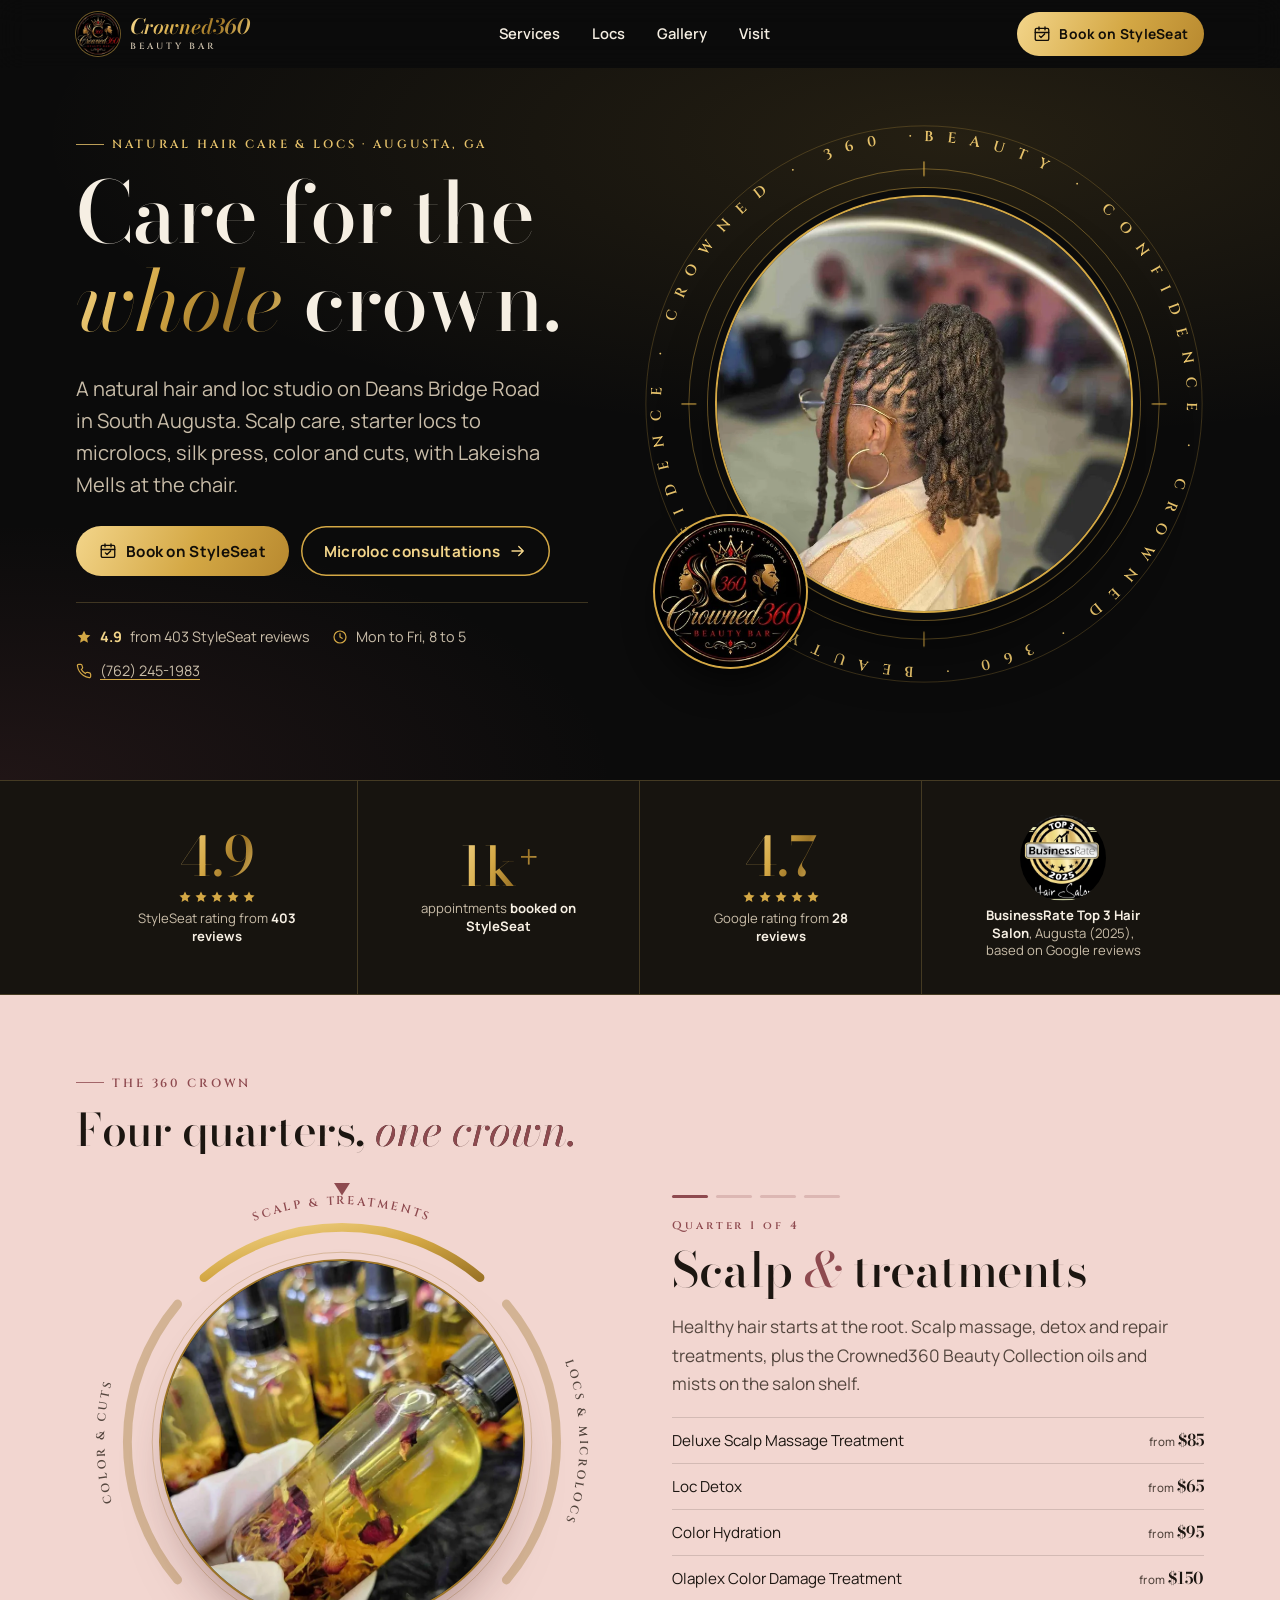
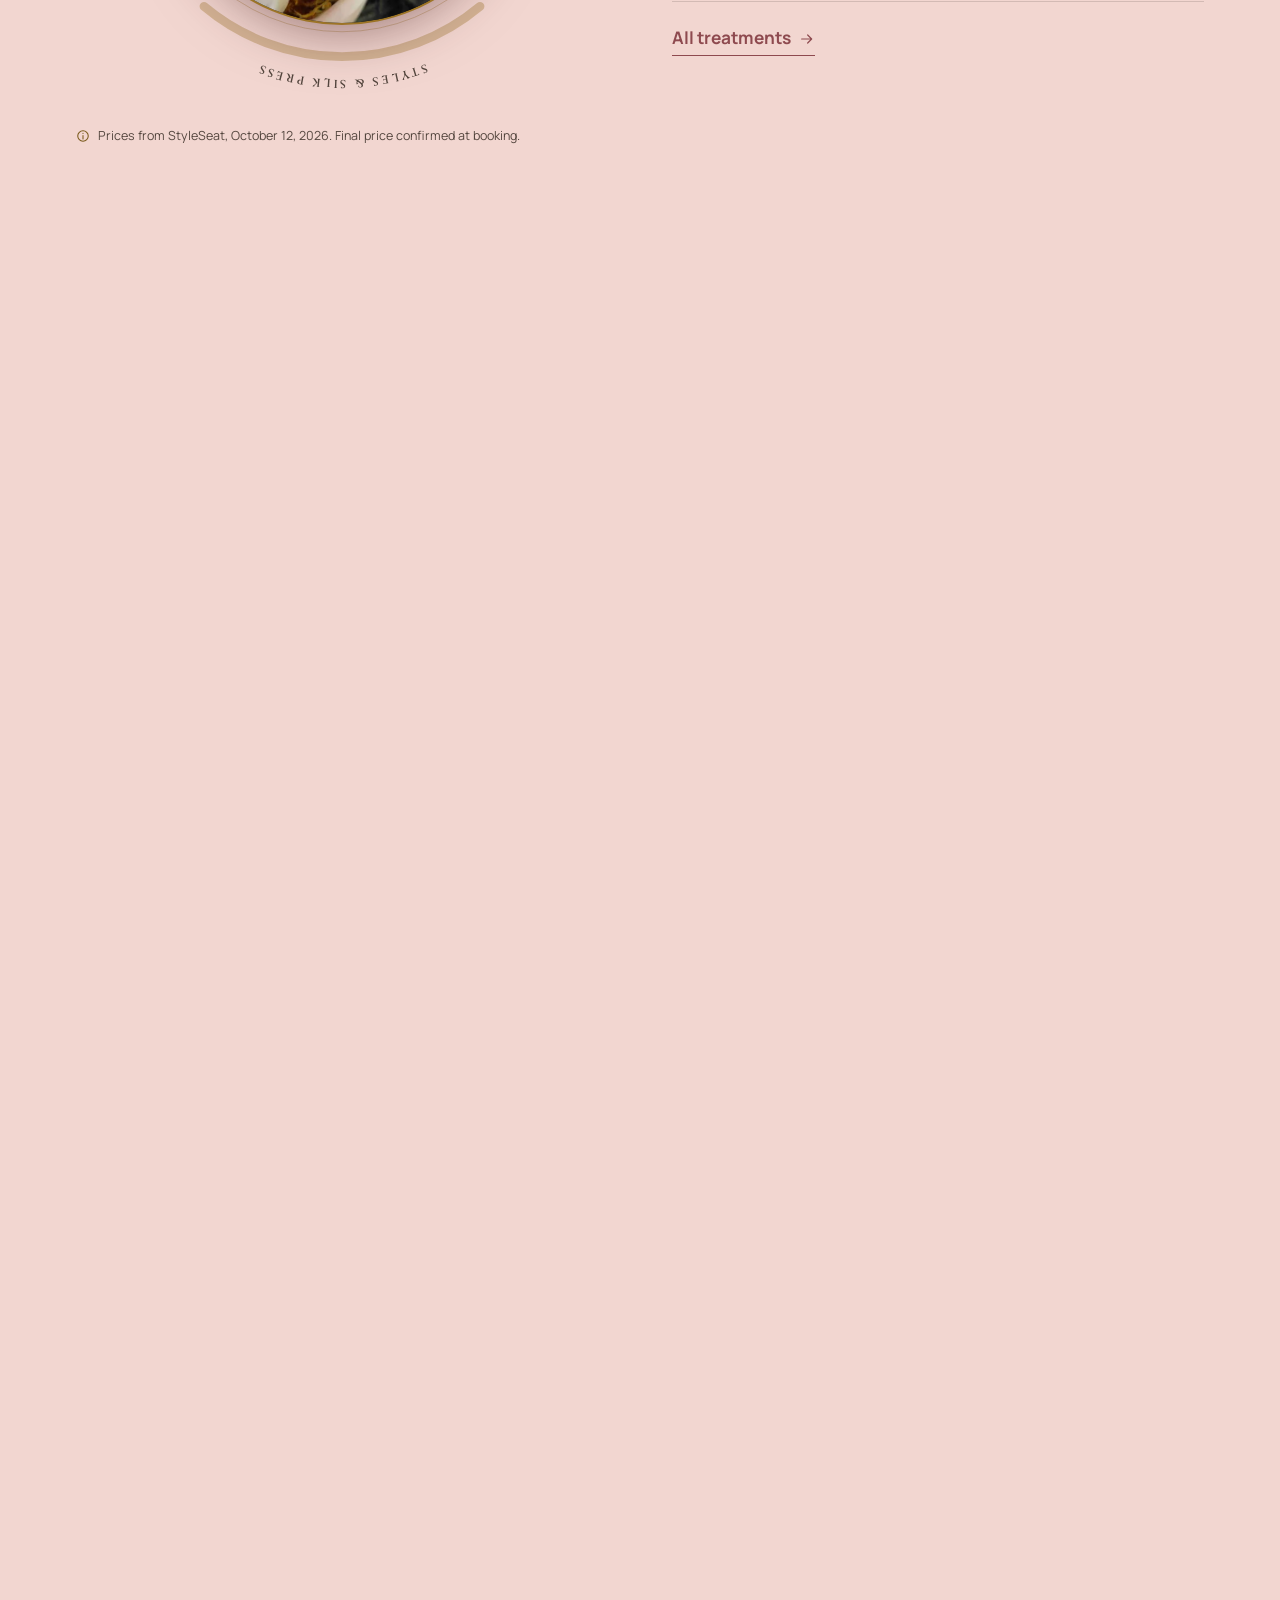
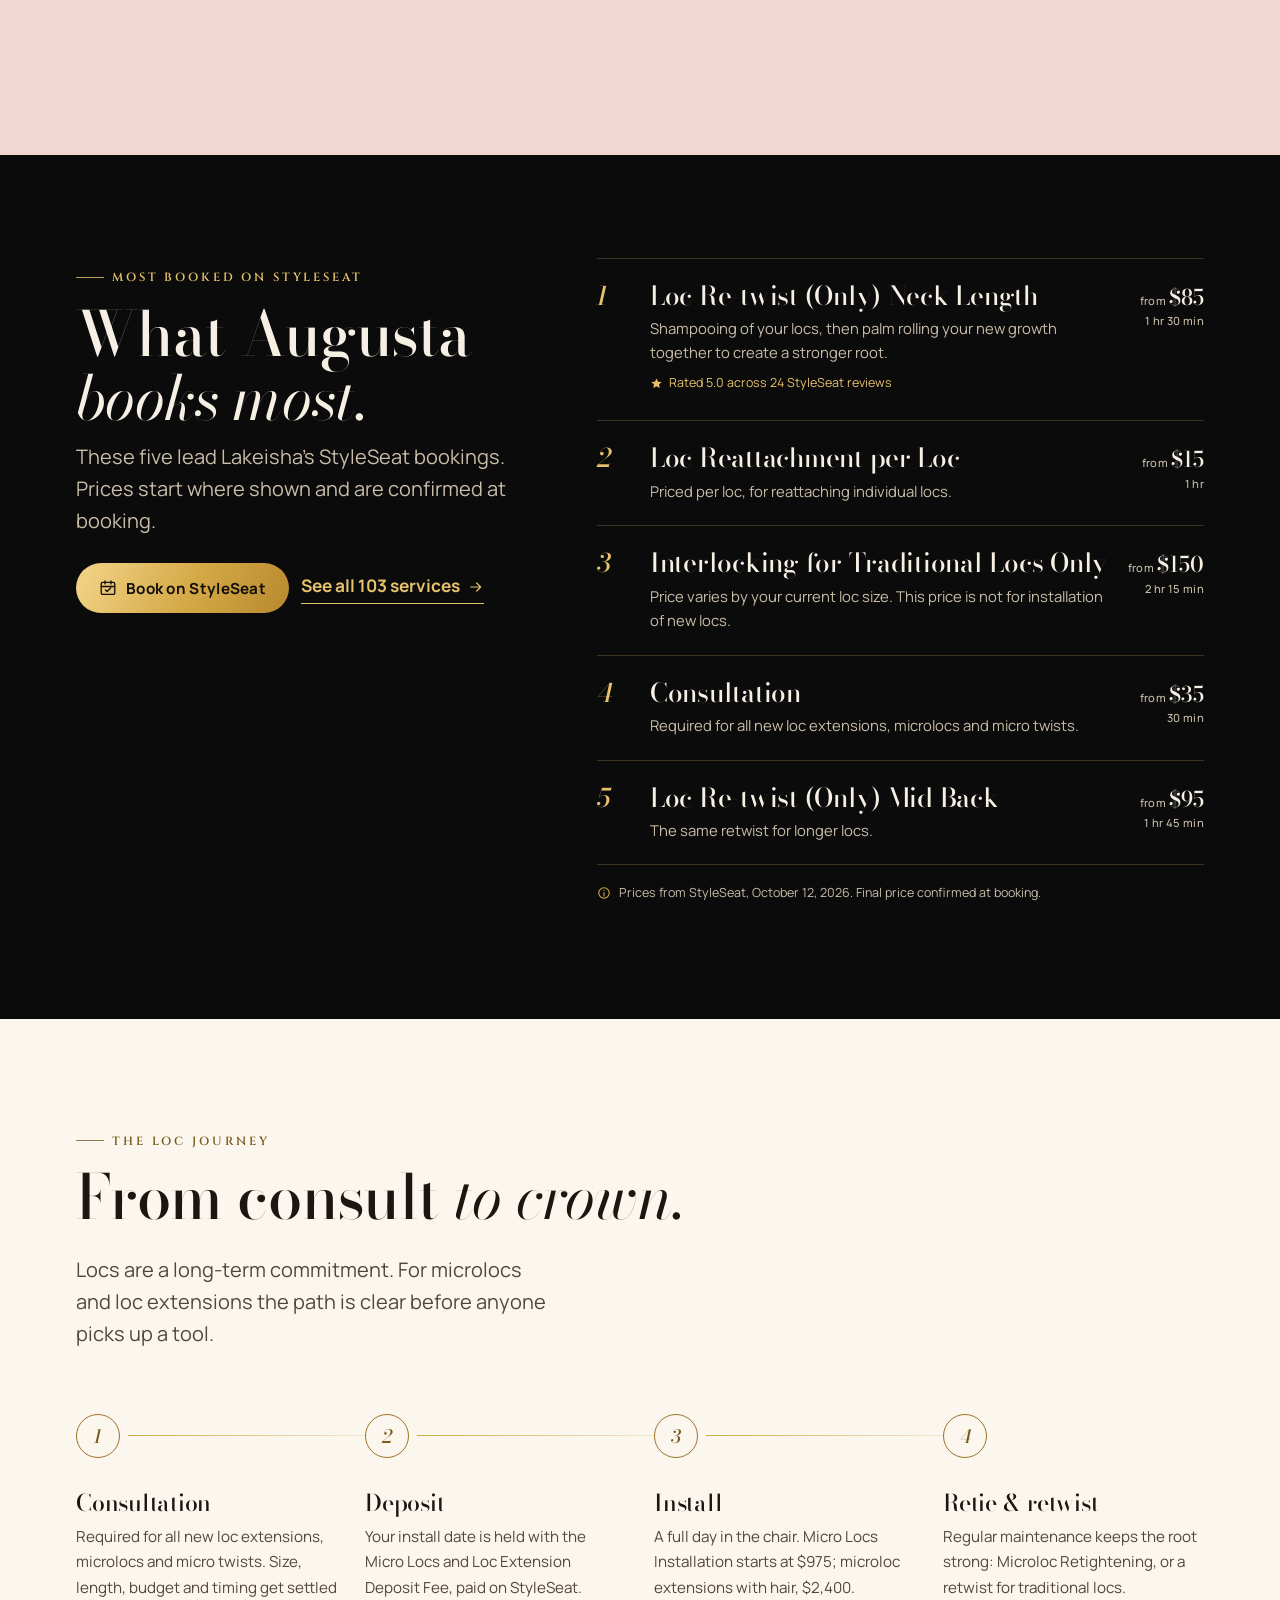
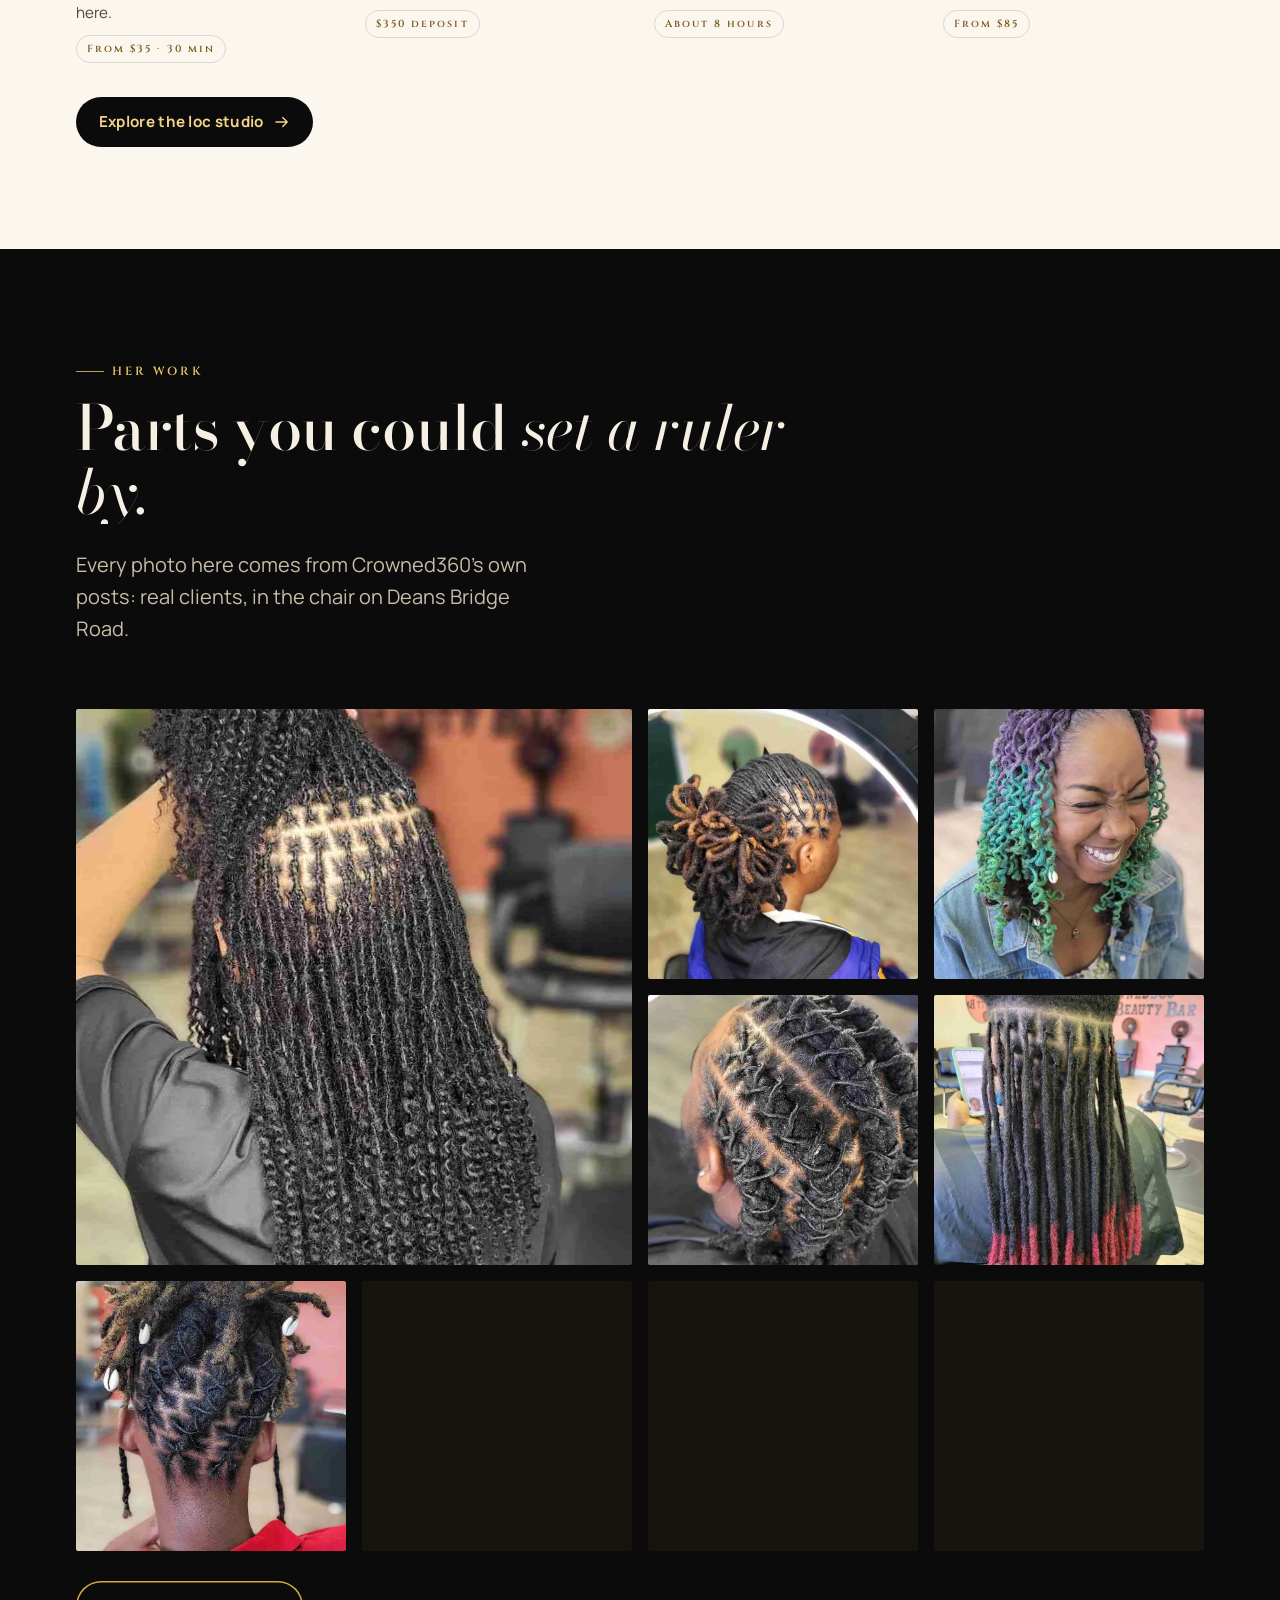
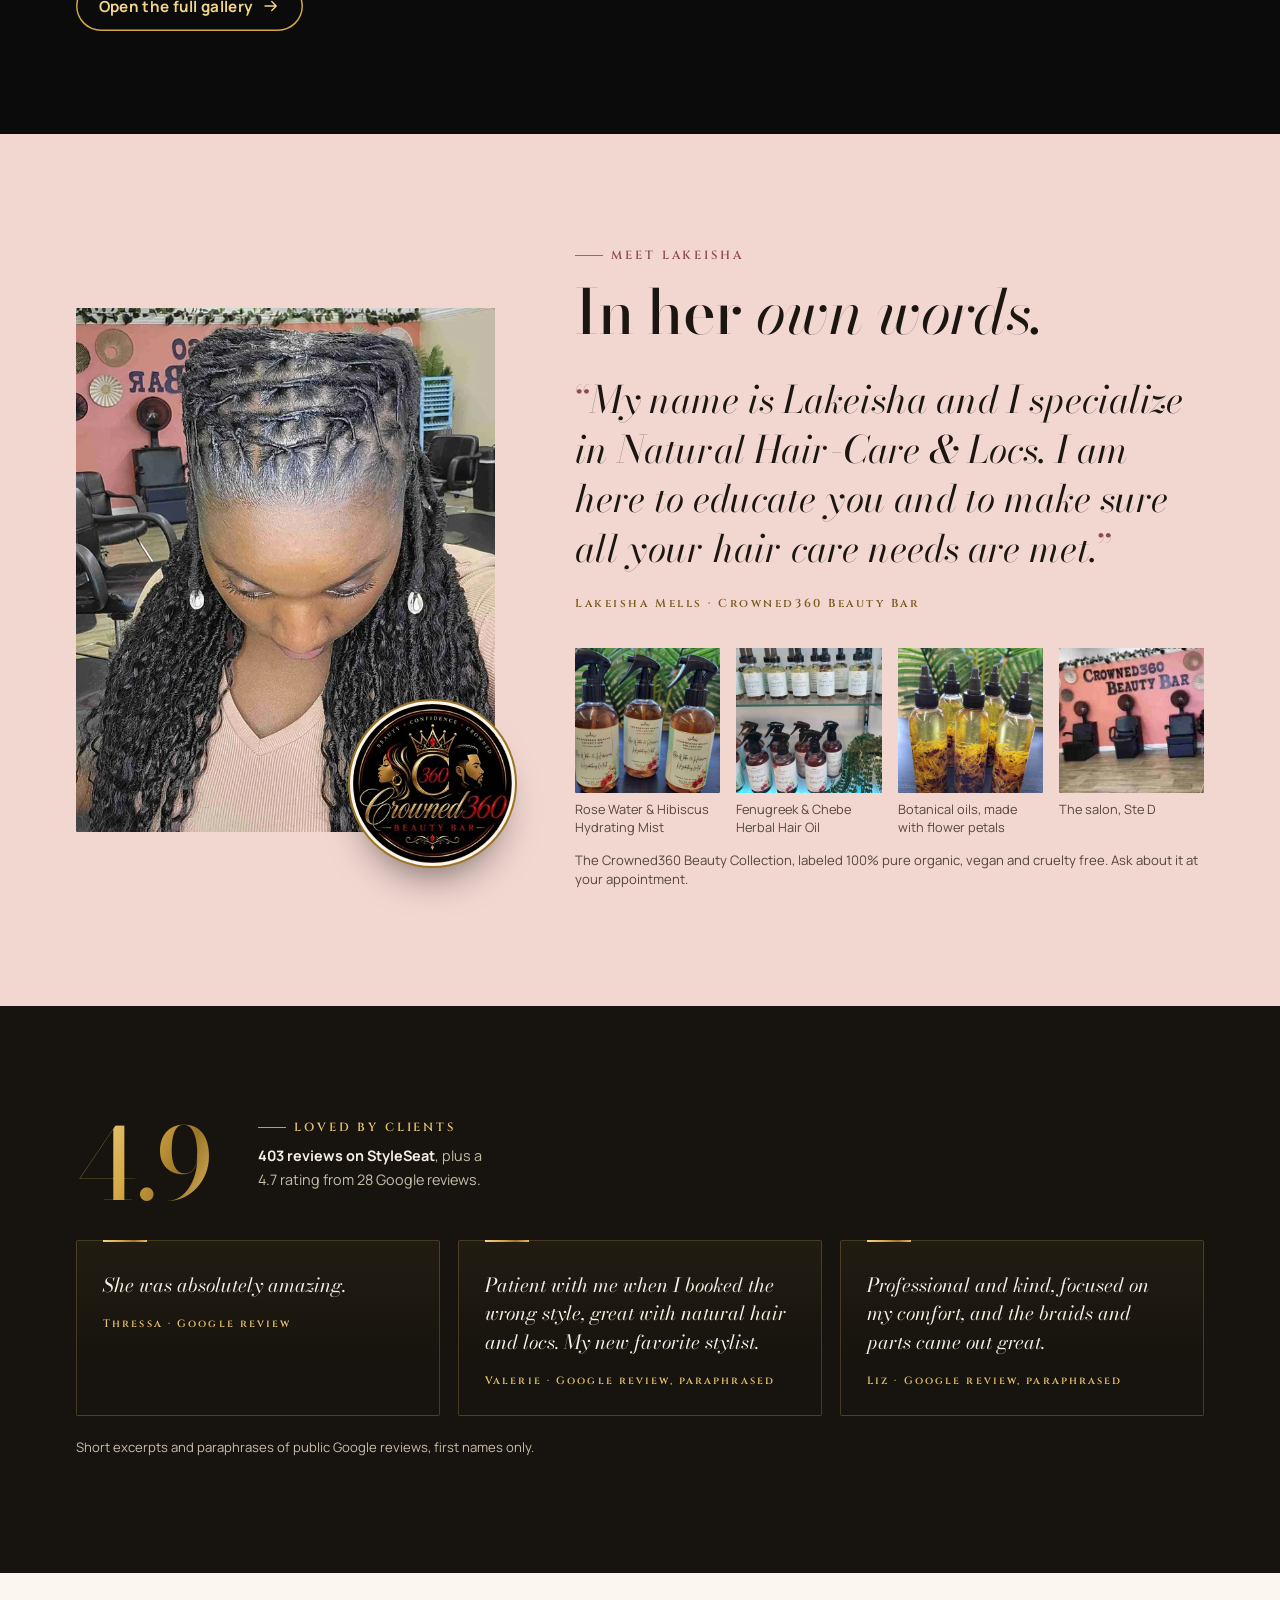
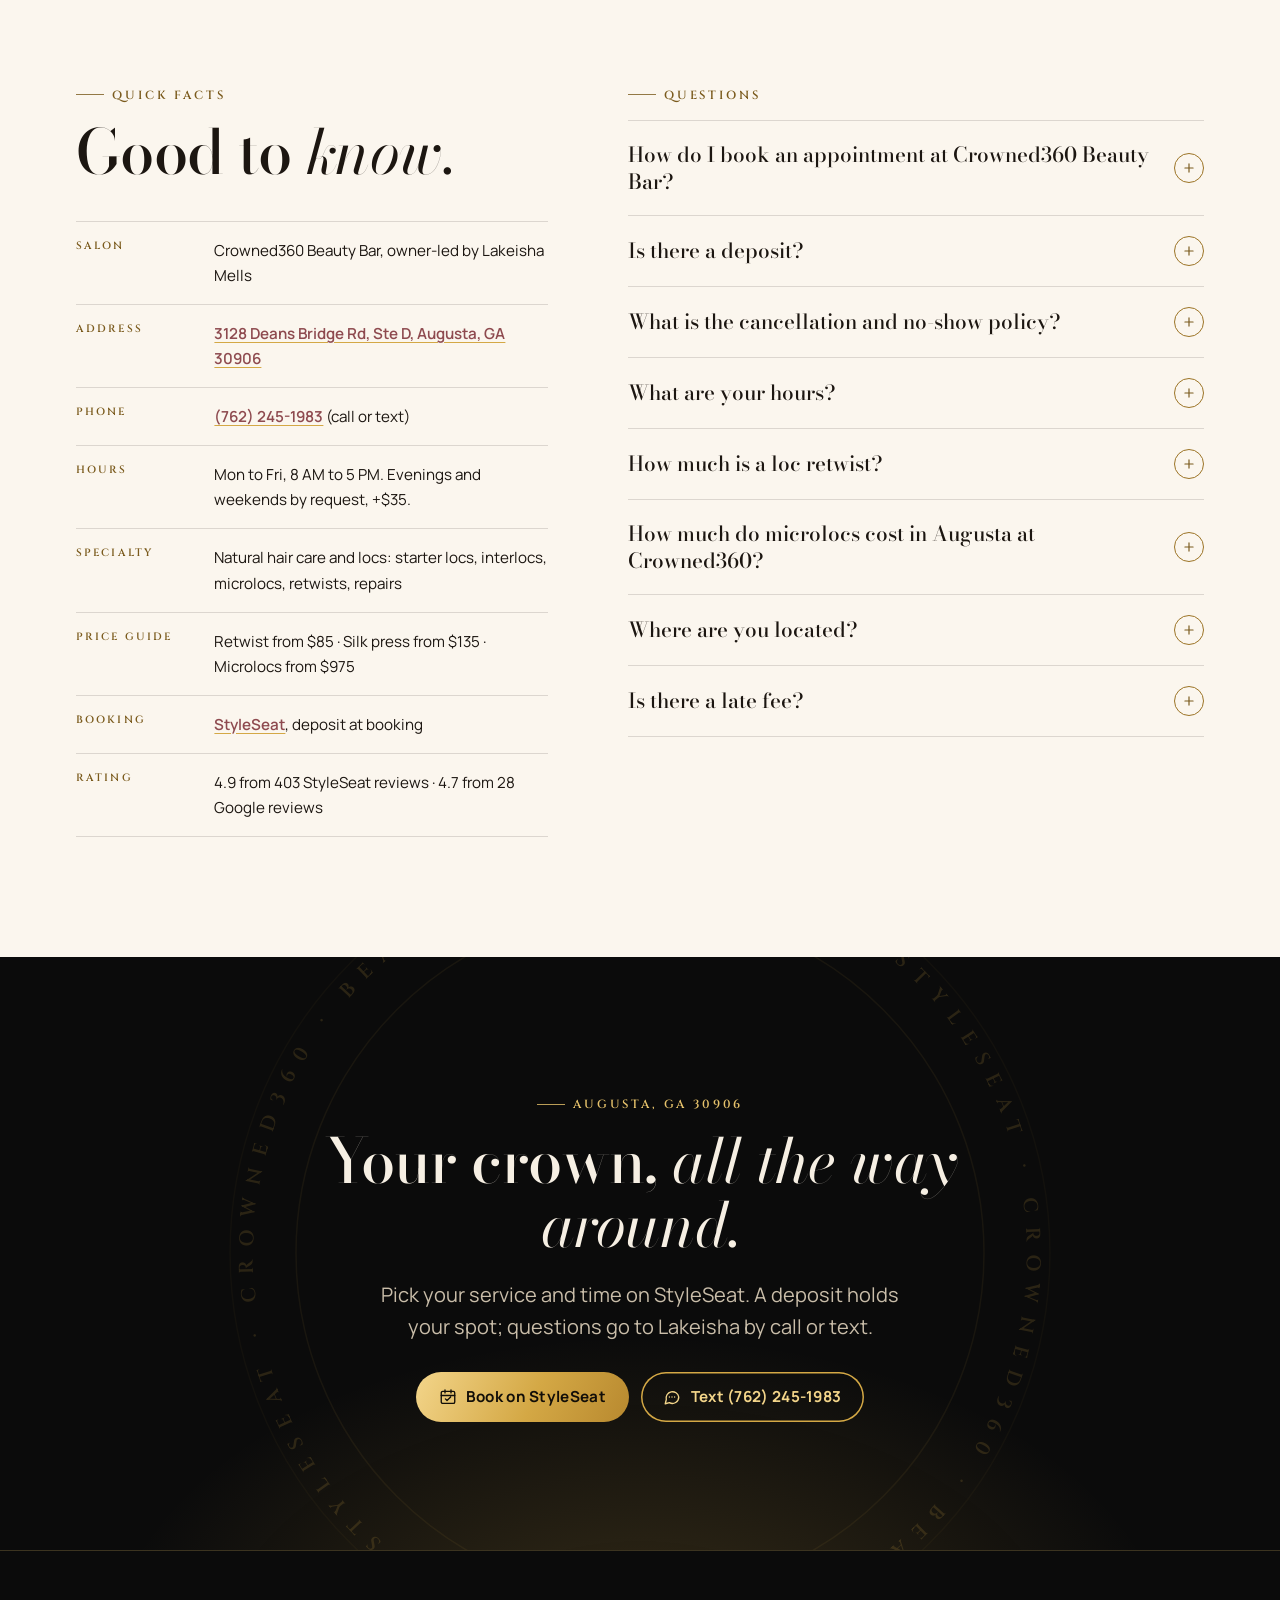
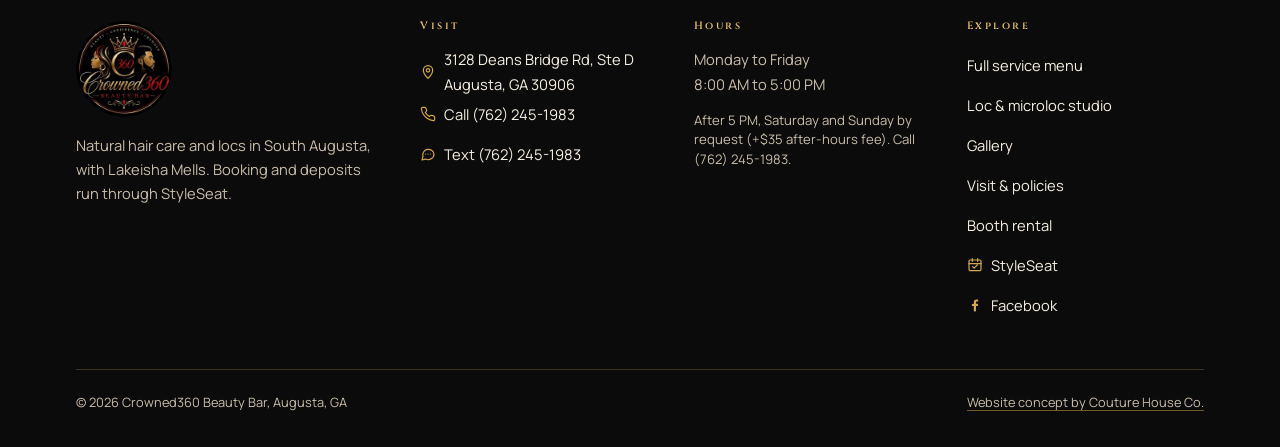
==== commit f5e23ad2: "Update social share image to share-2.jpg across all pages. Refresh og/twitter meta and schema.org im" ====
--- a/index.html
+++ b/index.html
@@ -13,15 +13,16 @@
 <meta property="og:title" content="Crowned360 Beauty Bar | Locs &amp; Natural Hair, Augusta, GA">
 <meta property="og:description" content="Natural hair care and loc studio in South Augusta, GA. Microlocs, retwists, silk press, color and scalp care. 4.9 from 403 StyleSeat reviews.">
 <meta property="og:url" content="https://crowned360-beauty-bar.netlify.app/">
-<meta property="og:image" content="https://crowned360-beauty-bar.netlify.app/assets/img/share.jpg">
+<meta property="og:image" content="https://crowned360-beauty-bar.netlify.app/assets/img/share-2.jpg">
 <meta property="og:image:width" content="1200">
 <meta property="og:image:height" content="630">
-<meta property="og:image:alt" content="Crowned360 Beauty Bar, natural hair care and locs in Augusta, GA">
+<meta property="og:image:alt" content="Crowned360 Beauty Bar, Augusta GA: Care for the whole crown. 4.9 from 403 StyleSeat reviews, loc and microloc work, BusinessRate Top 3 badge.">
 <meta property="og:locale" content="en_US">
 <meta name="twitter:card" content="summary_large_image">
 <meta name="twitter:title" content="Crowned360 Beauty Bar | Locs &amp; Natural Hair, Augusta, GA">
 <meta name="twitter:description" content="Natural hair care and loc studio in South Augusta, GA. Microlocs, retwists, silk press, color and scalp care. 4.9 from 403 StyleSeat reviews.">
-<meta name="twitter:image" content="https://crowned360-beauty-bar.netlify.app/assets/img/share.jpg">
+<meta name="twitter:image:alt" content="Crowned360 Beauty Bar, Augusta GA: Care for the whole crown. 4.9 from 403 StyleSeat reviews, loc and microloc work, BusinessRate Top 3 badge.">
+<meta name="twitter:image" content="https://crowned360-beauty-bar.netlify.app/assets/img/share-2.jpg">
 <link rel="icon" href="assets/img/favicon.svg" type="image/svg+xml">
 <link rel="icon" href="assets/img/favicon-32.png" sizes="32x32" type="image/png">
 <link rel="apple-touch-icon" href="assets/img/apple-touch-icon.png">
@@ -32,7 +33,7 @@
 <link rel="stylesheet" href="assets/css/site.css?v=20261012a">
 <script>document.documentElement.classList.add('js')</script>
 <script src="assets/js/site.js?v=20261012a" defer></script>
-<script type="application/ld+json">{"@context":"https://schema.org","@graph":[{"@type":"HairSalon","@id":"https://crowned360-beauty-bar.netlify.app/#salon","name":"Crowned360 Beauty Bar","url":"https://crowned360-beauty-bar.netlify.app/","logo":"https://crowned360-beauty-bar.netlify.app/assets/img/crowned360-logo.png","image":["https://crowned360-beauty-bar.netlify.app/assets/img/share.jpg","https://crowned360-beauty-bar.netlify.app/assets/img/loc-twist-ponytail-ring-light.webp"],"description":"Natural hair care and loc studio in South Augusta, GA: locs and microlocs, retwists, silk press, color, cuts and scalp treatments. Book on StyleSeat.","telephone":"+1-762-245-1983","address":{"@type":"PostalAddress","streetAddress":"3128 Deans Bridge Rd, Ste D","addressLocality":"Augusta","addressRegion":"GA","postalCode":"30906","addressCountry":"US"},"openingHoursSpecification":[{"@type":"OpeningHoursSpecification","dayOfWeek":["Monday","Tuesday","Wednesday","Thursday","Friday"],"opens":"08:00","closes":"17:00"}],"priceRange":"$8 to $2,400","currenciesAccepted":"USD","areaServed":[{"@type":"City","name":"Augusta, GA"},{"@type":"Place","name":"South Augusta"},{"@type":"AdministrativeArea","name":"Augusta-Richmond County, GA"}],"sameAs":["https://www.facebook.com/Crowned360/","https://www.styleseat.com/m/v/crowned360"],"employee":{"@type":"Person","name":"Lakeisha Mells","jobTitle":"Stylist, natural hair care and locs"},"potentialAction":{"@type":"ReserveAction","target":{"@type":"EntryPoint","urlTemplate":"https://www.styleseat.com/m/v/crowned360","actionPlatform":["http://schema.org/DesktopWebPlatform","http://schema.org/MobileWebPlatform"]},"result":{"@type":"Reservation","name":"Salon appointment"}},"aggregateRating":{"@type":"AggregateRating","ratingValue":"4.7","reviewCount":"28","bestRating":"5"},"hasOfferCatalog":{"@type":"OfferCatalog","name":"Crowned360 Beauty Bar services","url":"https://crowned360-beauty-bar.netlify.app/services.html","itemListElement":[{"@type":"OfferCatalog","name":"Loc Installation & Starter Locs","url":"https://crowned360-beauty-bar.netlify.app/services.html#loc-installation"},{"@type":"OfferCatalog","name":"Loc Extensions & Reattachments","url":"https://crowned360-beauty-bar.netlify.app/services.html#loc-extensions"},{"@type":"OfferCatalog","name":"Loc Styling & Maintenance","url":"https://crowned360-beauty-bar.netlify.app/services.html#loc-maintenance"},{"@type":"OfferCatalog","name":"Consultation & Deposits","url":"https://crowned360-beauty-bar.netlify.app/services.html#consultation"},{"@type":"OfferCatalog","name":"Boho & Faux Locs","url":"https://crowned360-beauty-bar.netlify.app/services.html#faux-locs"},{"@type":"OfferCatalog","name":"Crochet Braids","url":"https://crowned360-beauty-bar.netlify.app/services.html#crochet"},{"@type":"OfferCatalog","name":"Natural Hair Care & Styles","url":"https://crowned360-beauty-bar.netlify.app/services.html#natural"},{"@type":"OfferCatalog","name":"Silk Press & Relaxers","url":"https://crowned360-beauty-bar.netlify.app/services.html#silk-press"},{"@type":"OfferCatalog","name":"Color","url":"https://crowned360-beauty-bar.netlify.app/services.html#color"},{"@type":"OfferCatalog","name":"Treatments","url":"https://crowned360-beauty-bar.netlify.app/services.html#treatments"},{"@type":"OfferCatalog","name":"Hair Cuts","url":"https://crowned360-beauty-bar.netlify.app/services.html#cuts"},{"@type":"OfferCatalog","name":"Wigs","url":"https://crowned360-beauty-bar.netlify.app/services.html#wigs"},{"@type":"OfferCatalog","name":"Sew-Ins & Takedowns","url":"https://crowned360-beauty-bar.netlify.app/services.html#sew-in"},{"@type":"OfferCatalog","name":"Quick Weaves & Ponytails","url":"https://crowned360-beauty-bar.netlify.app/services.html#quick-weaves"},{"@type":"OfferCatalog","name":"Brows & Lashes","url":"https://crowned360-beauty-bar.netlify.app/services.html#brows-lashes"}]}},{"@type":"WebSite","@id":"https://crowned360-beauty-bar.netlify.app/#website","name":"Crowned360 Beauty Bar","url":"https://crowned360-beauty-bar.netlify.app/","publisher":{"@id":"https://crowned360-beauty-bar.netlify.app/#salon"}},{"@type":"FAQPage","mainEntity":[{"@type":"Question","name":"How do I book an appointment at Crowned360 Beauty Bar?","acceptedAnswer":{"@type":"Answer","text":"Book online on StyleSeat at styleseat.com/m/v/crowned360. You choose the service and time, and pay a deposit to secure the appointment. Questions? Call or text (762) 245-1983."}},{"@type":"Question","name":"Is there a deposit?","acceptedAnswer":{"@type":"Answer","text":"Yes. A non-refundable deposit is paid when you book. It is kept if you cancel without rescheduling. Microloc and loc extension bookings use a $350 deposit fee."}},{"@type":"Question","name":"What is the cancellation and no-show policy?","acceptedAnswer":{"@type":"Answer","text":"Cancel or reschedule at least 24 hours ahead. With less than 24 hours notice, the deposit is kept and you are charged up to 25% of the service price; for a no-show, up to 50%."}},{"@type":"Question","name":"What are your hours?","acceptedAnswer":{"@type":"Answer","text":"Monday to Friday, 8 AM to 5 PM. Appointments after 5 PM, on Saturday or on Sunday are available by request with a $35 after-hours fee; call (762) 245-1983."}},{"@type":"Question","name":"How much is a loc retwist?","acceptedAnswer":{"@type":"Answer","text":"A Loc Re-twist (Only) starts at $85 for neck length and $95 for mid back on StyleSeat. Retwists with braids, plaits, curls or an updo start at $135 to $165."}},{"@type":"Question","name":"How much do microlocs cost in Augusta at Crowned360?","acceptedAnswer":{"@type":"Answer","text":"Micro Locs Installation starts at $975 and MicroLoc Extensions with hair included start at $2,400. A consultation and a $350 deposit are required first."}},{"@type":"Question","name":"Where are you located?","acceptedAnswer":{"@type":"Answer","text":"3128 Deans Bridge Rd, Ste D, Augusta, GA 30906, on Deans Bridge Road (US-1) in South Augusta, close to I-520 Exit 5."}},{"@type":"Question","name":"Is there a late fee?","acceptedAnswer":{"@type":"Answer","text":"Yes, StyleSeat lists a $25 late fee. A $100 holiday fee applies on New Year’s, July 4th, Thanksgiving, Memorial Day, Christmas Eve and Christmas."}}]}]}</script>
+<script type="application/ld+json">{"@context":"https://schema.org","@graph":[{"@type":"HairSalon","@id":"https://crowned360-beauty-bar.netlify.app/#salon","name":"Crowned360 Beauty Bar","url":"https://crowned360-beauty-bar.netlify.app/","logo":"https://crowned360-beauty-bar.netlify.app/assets/img/crowned360-logo.png","image":["https://crowned360-beauty-bar.netlify.app/assets/img/share-2.jpg","https://crowned360-beauty-bar.netlify.app/assets/img/loc-twist-ponytail-ring-light.webp"],"description":"Natural hair care and loc studio in South Augusta, GA: locs and microlocs, retwists, silk press, color, cuts and scalp treatments. Book on StyleSeat.","telephone":"+1-762-245-1983","address":{"@type":"PostalAddress","streetAddress":"3128 Deans Bridge Rd, Ste D","addressLocality":"Augusta","addressRegion":"GA","postalCode":"30906","addressCountry":"US"},"openingHoursSpecification":[{"@type":"OpeningHoursSpecification","dayOfWeek":["Monday","Tuesday","Wednesday","Thursday","Friday"],"opens":"08:00","closes":"17:00"}],"priceRange":"$8 to $2,400","currenciesAccepted":"USD","areaServed":[{"@type":"City","name":"Augusta, GA"},{"@type":"Place","name":"South Augusta"},{"@type":"AdministrativeArea","name":"Augusta-Richmond County, GA"}],"sameAs":["https://www.facebook.com/Crowned360/","https://www.styleseat.com/m/v/crowned360"],"employee":{"@type":"Person","name":"Lakeisha Mells","jobTitle":"Stylist, natural hair care and locs"},"potentialAction":{"@type":"ReserveAction","target":{"@type":"EntryPoint","urlTemplate":"https://www.styleseat.com/m/v/crowned360","actionPlatform":["http://schema.org/DesktopWebPlatform","http://schema.org/MobileWebPlatform"]},"result":{"@type":"Reservation","name":"Salon appointment"}},"aggregateRating":{"@type":"AggregateRating","ratingValue":"4.7","reviewCount":"28","bestRating":"5"},"hasOfferCatalog":{"@type":"OfferCatalog","name":"Crowned360 Beauty Bar services","url":"https://crowned360-beauty-bar.netlify.app/services.html","itemListElement":[{"@type":"OfferCatalog","name":"Loc Installation & Starter Locs","url":"https://crowned360-beauty-bar.netlify.app/services.html#loc-installation"},{"@type":"OfferCatalog","name":"Loc Extensions & Reattachments","url":"https://crowned360-beauty-bar.netlify.app/services.html#loc-extensions"},{"@type":"OfferCatalog","name":"Loc Styling & Maintenance","url":"https://crowned360-beauty-bar.netlify.app/services.html#loc-maintenance"},{"@type":"OfferCatalog","name":"Consultation & Deposits","url":"https://crowned360-beauty-bar.netlify.app/services.html#consultation"},{"@type":"OfferCatalog","name":"Boho & Faux Locs","url":"https://crowned360-beauty-bar.netlify.app/services.html#faux-locs"},{"@type":"OfferCatalog","name":"Crochet Braids","url":"https://crowned360-beauty-bar.netlify.app/services.html#crochet"},{"@type":"OfferCatalog","name":"Natural Hair Care & Styles","url":"https://crowned360-beauty-bar.netlify.app/services.html#natural"},{"@type":"OfferCatalog","name":"Silk Press & Relaxers","url":"https://crowned360-beauty-bar.netlify.app/services.html#silk-press"},{"@type":"OfferCatalog","name":"Color","url":"https://crowned360-beauty-bar.netlify.app/services.html#color"},{"@type":"OfferCatalog","name":"Treatments","url":"https://crowned360-beauty-bar.netlify.app/services.html#treatments"},{"@type":"OfferCatalog","name":"Hair Cuts","url":"https://crowned360-beauty-bar.netlify.app/services.html#cuts"},{"@type":"OfferCatalog","name":"Wigs","url":"https://crowned360-beauty-bar.netlify.app/services.html#wigs"},{"@type":"OfferCatalog","name":"Sew-Ins & Takedowns","url":"https://crowned360-beauty-bar.netlify.app/services.html#sew-in"},{"@type":"OfferCatalog","name":"Quick Weaves & Ponytails","url":"https://crowned360-beauty-bar.netlify.app/services.html#quick-weaves"},{"@type":"OfferCatalog","name":"Brows & Lashes","url":"https://crowned360-beauty-bar.netlify.app/services.html#brows-lashes"}]}},{"@type":"WebSite","@id":"https://crowned360-beauty-bar.netlify.app/#website","name":"Crowned360 Beauty Bar","url":"https://crowned360-beauty-bar.netlify.app/","publisher":{"@id":"https://crowned360-beauty-bar.netlify.app/#salon"}},{"@type":"FAQPage","mainEntity":[{"@type":"Question","name":"How do I book an appointment at Crowned360 Beauty Bar?","acceptedAnswer":{"@type":"Answer","text":"Book online on StyleSeat at styleseat.com/m/v/crowned360. You choose the service and time, and pay a deposit to secure the appointment. Questions? Call or text (762) 245-1983."}},{"@type":"Question","name":"Is there a deposit?","acceptedAnswer":{"@type":"Answer","text":"Yes. A non-refundable deposit is paid when you book. It is kept if you cancel without rescheduling. Microloc and loc extension bookings use a $350 deposit fee."}},{"@type":"Question","name":"What is the cancellation and no-show policy?","acceptedAnswer":{"@type":"Answer","text":"Cancel or reschedule at least 24 hours ahead. With less than 24 hours notice, the deposit is kept and you are charged up to 25% of the service price; for a no-show, up to 50%."}},{"@type":"Question","name":"What are your hours?","acceptedAnswer":{"@type":"Answer","text":"Monday to Friday, 8 AM to 5 PM. Appointments after 5 PM, on Saturday or on Sunday are available by request with a $35 after-hours fee; call (762) 245-1983."}},{"@type":"Question","name":"How much is a loc retwist?","acceptedAnswer":{"@type":"Answer","text":"A Loc Re-twist (Only) starts at $85 for neck length and $95 for mid back on StyleSeat. Retwists with braids, plaits, curls or an updo start at $135 to $165."}},{"@type":"Question","name":"How much do microlocs cost in Augusta at Crowned360?","acceptedAnswer":{"@type":"Answer","text":"Micro Locs Installation starts at $975 and MicroLoc Extensions with hair included start at $2,400. A consultation and a $350 deposit are required first."}},{"@type":"Question","name":"Where are you located?","acceptedAnswer":{"@type":"Answer","text":"3128 Deans Bridge Rd, Ste D, Augusta, GA 30906, on Deans Bridge Road (US-1) in South Augusta, close to I-520 Exit 5."}},{"@type":"Question","name":"Is there a late fee?","acceptedAnswer":{"@type":"Answer","text":"Yes, StyleSeat lists a $25 late fee. A $100 holiday fee applies on New Year’s, July 4th, Thanksgiving, Memorial Day, Christmas Eve and Christmas."}}]}]}</script>
 </head>
 <body>
 <a class="skip" href="#main">Skip to content</a>
